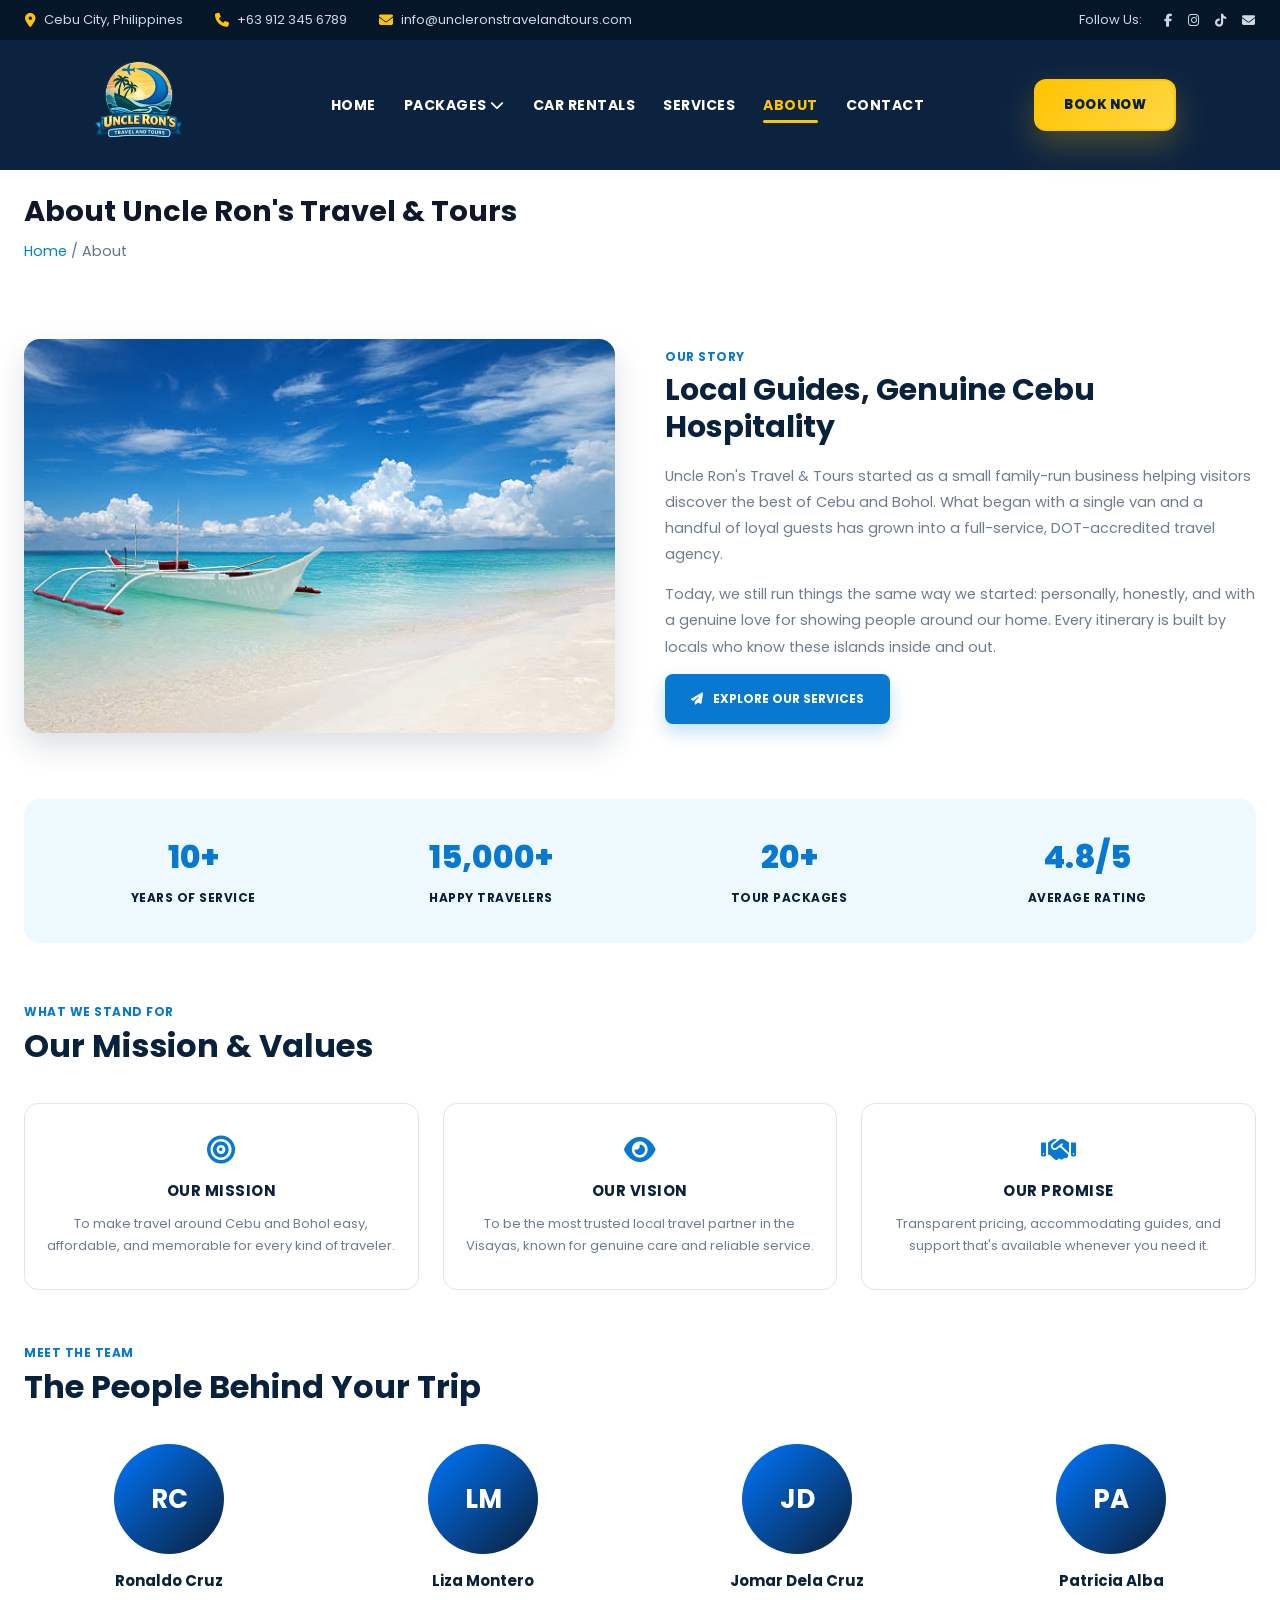
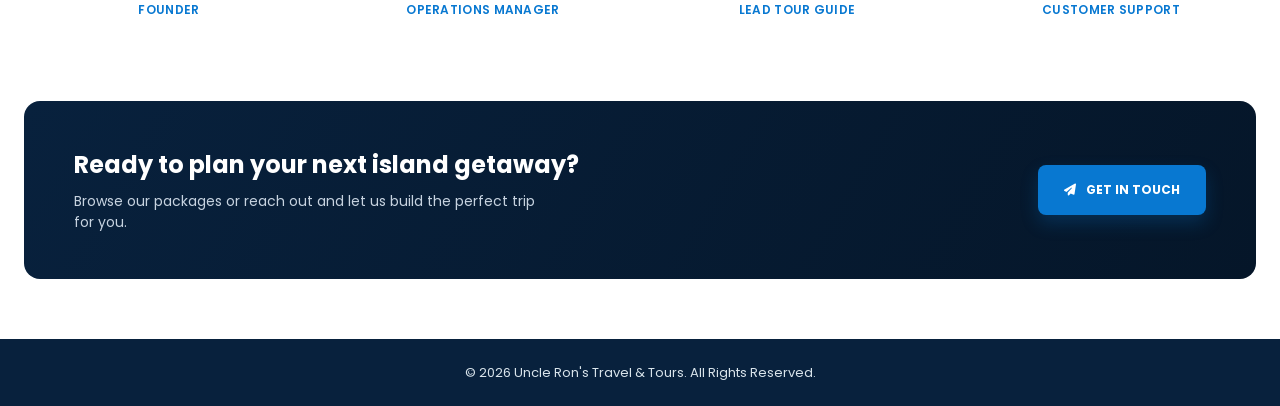
==== pages/about.html @ e71745f0 "feat: add car rentals page" ====
<!DOCTYPE html>
<html lang="en">

<head>
    <meta charset="UTF-8">
    <meta name="viewport" content="width=device-width, initial-scale=1.0">
    <title>About Us - Uncle Ron's Travel & Tours</title>

    <!-- Google Font -->
    <link href="https://fonts.googleapis.com/css2?family=Poppins:wght@300;400;500;600;700;800&display=swap" rel="stylesheet">

    <!-- Font Awesome -->
    <link rel="stylesheet" href="https://cdnjs.cloudflare.com/ajax/libs/font-awesome/6.6.0/css/all.min.css">

    <!-- Main Stylesheet (Relative path from pages/) -->
    <link rel="stylesheet" href="../css/style.css">
</head>

<body>

    <!-- Topbar -->
    <div class="topbar">
        <div class="topbar-left">
            <span><i class="fa-solid fa-location-dot"></i> Cebu City, Philippines</span>
            <span><i class="fa-solid fa-phone"></i> +63 912 345 6789</span>
            <span><i class="fa-solid fa-envelope"></i> info@uncleronstravelandtours.com</span>
        </div>
        <div class="topbar-right">
            <span class="follow-label">Follow Us:</span>
            <a href="#"><i class="fa-brands fa-facebook-f"></i></a>
            <a href="#"><i class="fa-brands fa-instagram"></i></a>
            <a href="#"><i class="fa-brands fa-tiktok"></i></a>
            <a href="#"><i class="fa-solid fa-envelope"></i></a>
        </div>
    </div>

    <!-- HEADER NAVBAR -->
    <header class="header-dark">
        <div class="container navbar">
            <div class="logo">
                <img src="../images/Uncle_rons_logo-removebg-preview.png" alt="Uncle Ron's Logo">
            </div>
            <nav>
                <ul>
                    <li><a href="../index/index.html">Home</a></li>
                    <li class="dropdown-parent">
                        <a href="#">Packages <i class="fa-solid fa-chevron-down"></i></a>
                        <ul class="dropdown-menu">
                            <li><a href="cebu-tours/oslob-tour.html">Oslob Tours</a></li>
                            <li><a href="#">Badian Tours</a></li>
                            <li><a href="#">Moalboal Tours</a></li>
                            <li><a href="#">Bohol Tours</a></li>
                        </ul>
                    </li>
                    <li><a href="#">Car Rentals</a></li>
                    <li><a href="services.html">Services</a></li>
                    <li><a class="active" href="about.html">About</a></li>
                    <li><a href="contact.html">Contact</a></li>
                </ul>
            </nav>
            <a href="contact.html" class="book-btn">Book Now</a>
        </div>
    </header>

    <!-- PAGE BANNER -->
    <section class="tour-header-banner">
        <div class="container">
            <h1>About Uncle Ron's Travel & Tours</h1>
            <div class="breadcrumb">
                <a href="../index/index.html">Home</a> / <span>About</span>
            </div>
        </div>
    </section>

    <!-- ================= OUR STORY ================= -->
    <section class="about-section">
        <div class="container">
            <div class="about-grid">
                <img src="../images/bg for mockup.jpg" alt="Uncle Ron's Travel & Tours">

                <div class="about-text">
                    <span class="eyebrow">OUR STORY</span>
                    <h2>Local Guides, Genuine Cebu Hospitality</h2>
                    <p>Uncle Ron's Travel & Tours started as a small family-run business helping visitors discover the best of Cebu and Bohol. What began with a single van and a handful of loyal guests has grown into a full-service, DOT-accredited travel agency.</p>
                    <p>Today, we still run things the same way we started: personally, honestly, and with a genuine love for showing people around our home. Every itinerary is built by locals who know these islands inside and out.</p>
                    <a href="services.html" class="btn primary">
                        <i class="fa-solid fa-paper-plane"></i>
                        Explore Our Services
                    </a>
                </div>
            </div>
        </div>
    </section>

    <!-- ================= STATS STRIP ================= -->
    <section>
        <div class="container">
            <div class="stats-strip">
                <div class="stat-item">
                    <h3>10+</h3>
                    <span>Years of Service</span>
                </div>
                <div class="stat-item">
                    <h3>15,000+</h3>
                    <span>Happy Travelers</span>
                </div>
                <div class="stat-item">
                    <h3>20+</h3>
                    <span>Tour Packages</span>
                </div>
                <div class="stat-item">
                    <h3>4.8/5</h3>
                    <span>Average Rating</span>
                </div>
            </div>
        </div>
    </section>

    <!-- ================= MISSION / VISION / VALUES ================= -->
    <section>
        <div class="container">
            <div class="section-title">
                <div>
                    <span>WHAT WE STAND FOR</span>
                    <h2>Our Mission & Values</h2>
                </div>
            </div>

            <div class="values-grid">
                <div class="value-card">
                    <i class="fa-solid fa-bullseye"></i>
                    <h3>Our Mission</h3>
                    <p>To make travel around Cebu and Bohol easy, affordable, and memorable for every kind of traveler.</p>
                </div>
                <div class="value-card">
                    <i class="fa-solid fa-eye"></i>
                    <h3>Our Vision</h3>
                    <p>To be the most trusted local travel partner in the Visayas, known for genuine care and reliable service.</p>
                </div>
                <div class="value-card">
                    <i class="fa-solid fa-handshake"></i>
                    <h3>Our Promise</h3>
                    <p>Transparent pricing, accommodating guides, and support that's available whenever you need it.</p>
                </div>
            </div>
        </div>
    </section>

    <!-- ================= TEAM ================= -->
    <section>
        <div class="container">
            <div class="section-title">
                <div>
                    <span>MEET THE TEAM</span>
                    <h2>The People Behind Your Trip</h2>
                </div>
            </div>

            <div class="team-grid">
                <div class="team-card">
                    <div class="team-avatar">RC</div>
                    <h4>Ronaldo Cruz</h4>
                    <span>Founder</span>
                </div>
                <div class="team-card">
                    <div class="team-avatar">LM</div>
                    <h4>Liza Montero</h4>
                    <span>Operations Manager</span>
                </div>
                <div class="team-card">
                    <div class="team-avatar">JD</div>
                    <h4>Jomar Dela Cruz</h4>
                    <span>Lead Tour Guide</span>
                </div>
                <div class="team-card">
                    <div class="team-avatar">PA</div>
                    <h4>Patricia Alba</h4>
                    <span>Customer Support</span>
                </div>
            </div>
        </div>
    </section>

    <!-- ================= CTA BANNER ================= -->
    <section>
        <div class="container">
            <div class="cta-banner">
                <div>
                    <h2>Ready to plan your next island getaway?</h2>
                    <p>Browse our packages or reach out and let us build the perfect trip for you.</p>
                </div>
                <a href="contact.html" class="btn primary">
                    <i class="fa-solid fa-paper-plane"></i>
                    Get In Touch
                </a>
            </div>
        </div>
    </section>

    <!-- ================= FOOTER ================= -->
    <footer>
        <div class="container">
            <p>© 2026 Uncle Ron's Travel & Tours. All Rights Reserved.</p>
        </div>
    </footer>

    <script src="../js/script.js"></script>
</body>

</html>
---- css/style.css ----
:root {
    --navy: #08213d;
    --navy-dark: #051629;
    --blue: #0878d1;
    --yellow: #ffc400;
    --gold: #ffc400;
    --text: #10233b;
    --muted: #6d7c8e;
    --light-blue: #edf8ff;
    --border: #dce8ef;
    --white: #ffffff;
}

* {
    margin: 0;
    padding: 0;
    box-sizing: border-box;
}

html {
    scroll-behavior: smooth;
}

body {
    font-family: "Poppins", sans-serif;
    color: var(--text);
    background: #fff;
    line-height: 1.5;
}

/* ================= CONTAINER ================= */

.container {
    width: min(1700px, calc(100% - 48px));
    margin: 0 auto;
}

/* ================= TOPBAR ================= */

.topbar {
    position: absolute;
    top: 0;
    left: 0;
    width: 100%;
    height: 40px;
    background: var(--navy-dark);
    color: #cdd8e3;
    font-size: 13px;
    padding: 0 25px; /* Adjust this value (e.g., 10px or 20px) to control distance from screen edge */
    display: flex;
    justify-content: space-between;
    align-items: center;
    z-index: 101;
}

.topbar-container {
    height: 100%;
    display: flex;
    justify-content: space-between;
    align-items: center;
}

.topbar-left {
    display: flex;
    align-items: center;
}

.topbar-left span {
    margin-right: 32px;
    display: inline-flex;
    align-items: center;
}

.topbar-left i {
    margin-right: 8px;
    color: var(--gold);
    font-size: 14px;
}

.topbar-right {
    display: flex;
    align-items: center;
    gap: 16px;
}

.follow-label {
    margin-right: 6px;
    color: #cdd8e3;
    font-size: 13px;
}

.topbar-right a {
    color: #cdd8e3;
    font-size: 13px;
    text-decoration: none;
    transition: color 0.2s ease;
    display: inline-flex;
    align-items: center;
    justify-content: center;
}

.topbar-right a:hover {
    color: var(--gold);
}

/* ================= HEADER & NAVBAR ================= */

header {
    position: absolute;
    top: 40px; /* Offset for topbar */
    left: 0;
    width: 100%;
    height: 100px;
    /* background: transparent; */
    z-index: 100;
}

header.header-transparent {
    position: absolute;
    top: 40px;
    left: 0;
    background: transparent;
}

/* Inner Pages Solid Variant (Oslob Tour, Packages, etc.) */
header.header-dark {
    position: relative !important;
    height: 100px !important; 
    height: auto !important;
    background-color: #0c2340;
}

/* Constrain the logo on the inner pages so it doesn't push the title down too far */
header.header-dark .logo img {
   
    padding-top: 0;
}

.navbar {
    height: 100%;
    display: flex;
    align-items: center;
    justify-content: space-between;
    position: relative;
}

.logo {
    width: auto;
    height: auto;
    display: flex;
    align-items: center;
    flex-shrink: 0;
}

.logo img {
    height: 100%;
    width: auto;
    max-height: 130px;
    object-fit: contain;
    display: block;
    padding-top: 10px;
    padding-left: 50px;
}

nav {
    flex: 1;
    margin: 0 30px;
    background: transparent;
}

nav ul {
    display: flex;
    align-items: center;
    justify-content: flex-end;
    gap: 28px;
    list-style: none;
}

nav ul li a {
    position: relative;
    color: #ffffff;
    font-size: 14px;
    font-weight: 700;
    letter-spacing: 0.5px;
    text-transform: uppercase;
    text-decoration: none;
    padding: 10px 0;
    transition: color 0.3s ease;
}

nav ul li a::after {
    content: "";
    position: absolute;
    left: 0;
    bottom: 2px;
    width: 0;
    height: 3px;
    border-radius: 5px;
    background: #ffc400;
    transition: width 0.3s ease;
}

nav ul li a:hover,
nav ul li a.active {
    color: #ffc400;
}

nav ul li a:hover::after,
nav ul li a.active::after {
    width: 100%;
}

/* Position reference for dropdown placement */
nav ul li.dropdown-parent {
    position: relative;
}

/* Hide dropdown menu by default */
nav ul li .dropdown-menu {
    display: none;
    position: absolute;
    top: 100%;
    left: 0;
    background-color: #ffffff;
    min-width: 200px;
    box-shadow: 0px 8px 16px rgba(0, 0, 0, 0.15);
    border-radius: 6px;
    padding: 10px 0;
    z-index: 1000;
}

/* Dropdown list item styling */
nav ul li .dropdown-menu li {
    display: block;
    width: 100%;
}

nav ul li .dropdown-menu li a {
    color: #333333;
    padding: 10px 20px;
    display: block;
    text-decoration: none;
    white-space: nowrap;
}

/* Hover effects */
nav ul li .dropdown-menu li a:hover {
    background-color: #f1f5f9;
    color: #007bff;
}

/* Show the dropdown menu when hovering over the parent list item */
nav ul li.dropdown-parent:hover .dropdown-menu {
    display: block;
}

.book-btn {
    position: static;
    transform: none;
    margin-left: 80px;
    margin-right: 80px;
    padding: 14px 28px;
    background: linear-gradient(135deg, #ffc400, #ffd744);
    color: #08213d;
    text-transform: uppercase;
    font-size: 13px;
    font-weight: 800;
    letter-spacing: 0.5px;
    border: 2px solid rgba(255, 196, 0, 0.9);
    border-radius: 12px;
    box-shadow: 0 14px 32px rgba(255, 196, 0, 0.25);
    cursor: pointer;
    transition: transform 0.25s ease, box-shadow 0.25s ease, background 0.25s ease, color 0.25s ease;
    text-decoration: none;
    display: inline-flex;
    align-items: center;
    justify-content: center;
    overflow: hidden;
    flex-shrink: 0;
}

.book-btn::before {
    content: "";
    position: absolute;
    inset: 0;
    background: rgba(255, 255, 255, 0.2);
    opacity: 0;
    transform: scaleX(0);
    transform-origin: left;
    transition: opacity 0.25s ease, transform 0.25s ease;
}

.book-btn:hover {
    transform: translateY(-2px);
    box-shadow: 0 18px 38px rgba(255, 196, 0, 0.32);
    background: linear-gradient(135deg, #ffd13f, #ffb700);
    color: #081a36;
}

.book-btn:hover::before {
    opacity: 1;
    transform: scaleX(1);
}

.book-btn:active {
    transform: translateY(0);
    box-shadow: 0 10px 22px rgba(255, 196, 0, 0.22);
}

/* ================= HERO SECTION ================= */

.hero {
    min-height: 680px;
    position: relative;
    overflow: hidden;
    display: flex;
    align-items: center;
    justify-content: center;
    padding-top: 140px; /* Adjusted padding to clear topbar + header */
    padding-bottom: 70px;
}

.hero-image {
    position: absolute;
    inset: 0;
    width: 100%;
    height: 100%;
    object-fit: cover;
    z-index: -2;
}

.overlay {
    position: absolute;
    inset: 0;
    z-index: -1;
    background: linear-gradient(
        90deg,
        rgba(255, 255, 255, 0.98) 0%,
        rgba(255, 255, 255, 0.86) 35%,
        rgba(255, 255, 255, 0.2) 65%,
        rgba(255, 255, 255, 0.02) 100%
    );
}

.hero-content {
    display: flex;
    align-items: center;
}

.hero-left {
    max-width: 600px;
}

.sub-title {
    display: block;
    margin-bottom: 10px;
    color: #dbad00;
    font-size: 26px;
    font-weight: 600;
    font-style: italic;
    font-family: Georgia, serif;
}

.hero h1 {
    color: var(--navy);
    font-size: clamp(40px, 4.2vw, 60px);
    line-height: 1.08;
    letter-spacing: -2px;
    font-weight: 800;
    margin-bottom: 18px;
}

.hero p {
    color: #3f5368;
    font-size: 16px;
    line-height: 1.7;
    max-width: 450px;
    margin-bottom: 28px;
}

.hero-buttons {
    display: flex;
    flex-wrap: wrap;
    gap: 16px;
}

.btn {
    display: inline-flex;
    align-items: center;
    justify-content: center;
    gap: 10px;
    min-height: 50px;
    padding: 0 26px;
    border-radius: 8px;
    text-decoration: none;
    text-transform: uppercase;
    font-size: 12px;
    font-weight: 700;
    transition: 0.25s ease;
}

.btn:hover {
    transform: translateY(-2px);
}

.primary {
    background: var(--blue);
    color: var(--white);
    box-shadow: 0 8px 18px rgba(8, 120, 209, 0.24);
}

.secondary {
    background: rgba(255, 255, 255, 0.85);
    color: var(--blue);
    border: 1.5px solid var(--blue);
}

/* ================= SEARCH BOX ================= */

/* .search-section {
    position: relative;
    z-index: 5;
    margin-top: -42px;
}

.search-box {
    display: grid;
    grid-template-columns: 1.3fr 1fr 1fr 1fr 200px;
    align-items: center;
    background: var(--white);
    border-radius: 12px;
    padding: 18px 24px;
    box-shadow: 0 16px 36px rgba(15, 47, 76, 0.14);
}

.input-box {
    min-width: 0;
    padding: 8px 22px;
    border-right: 1px solid var(--border);
}

.input-box label {
    display: block;
    color: var(--navy);
    font-size: 11px;
    font-weight: 700;
    text-transform: uppercase;
    margin-bottom: 5px;
}

.input-box input,
.input-box select {
    width: 100%;
    border: none;
    outline: none;
    color: var(--muted);
    background: transparent;
    font-family: inherit;
    font-size: 14px;
    font-weight: 500;
    cursor: pointer;
}

.search-box button {
    min-height: 52px;
    border: none;
    border-radius: 8px;
    background: var(--yellow);
    color: #15263a;
    font-family: inherit;
    font-size: 12px;
    font-weight: 800;
    text-transform: uppercase;
    cursor: pointer;
    transition: 0.25s ease;
}

.search-box button:hover {
    background: #ffcf27;
    transform: translateY(-2px);
}  */

.category-filter-section {
    position: relative;
    z-index: 20;
    margin-top: -35px; /* Pulls it up over the hero image boundary */
}

.filter-card {
    background: #ffffff;
    padding: 16px 28px;
    border-radius: 16px;
    box-shadow: 0 10px 30px rgba(0, 0, 0, 0.08); /* Gives elevation */
    display: flex;
    align-items: center;
    justify-content: space-between;
    border: 1px solid #eef2f5;
}

.filter-left {
    display: flex;
    align-items: center;
    gap: 20px;
}

.filter-label {
    font-size: 14px;
    font-weight: 700;
    color: #0b1f3a;
    display: flex;
    align-items: center;
    gap: 6px;
    white-space: nowrap;
}

.filter-label i {
    color: #ff9f43; /* Warm accent color for the fire icon */
}

.filter-pills {
    display: flex;
    gap: 10px;
    flex-wrap: wrap;
}

.pill {
    background: #f1f5f9;
    color: #475569;
    border: 1px solid transparent;
    padding: 8px 18px;
    border-radius: 30px;
    font-size: 13px;
    font-weight: 600;
    cursor: pointer;
    transition: all 0.25s ease;
    display: flex;
    align-items: center;
    gap: 6px;
}

.pill:hover {
    background: #e2e8f0;
    color: #0b1f3a;
}

.pill.active {
    background: #0077ff; /* Matches primary brand blue */
    color: #ffffff;
    box-shadow: 0 4px 12px rgba(0, 119, 255, 0.3);
}

.pill .fa-location-dot {
    color: #ffc400; 
}

/* ================= PACKAGES SECTION ================= */

.packages {
    padding: 50px 0 35px;
}

.section-title {
    display: flex;
    align-items: flex-end;
    justify-content: space-between;
    gap: 20px;
    margin-bottom: 28px;
}

.section-title span {
    color: var(--blue);
    text-transform: uppercase;
    font-size: 12px;
    font-weight: 700;
    letter-spacing: 0.5px;
}

.section-title h2 {
    margin-top: 4px;
    color: var(--navy);
    font-size: 32px;
    line-height: 1.2;
}

.section-title > a {
    padding: 10px 16px;
    border: 1px solid #8fc5e7;
    border-radius: 6px;
    color: var(--blue);
    text-decoration: none;
    text-transform: uppercase;
    font-size: 11px;
    font-weight: 700;
    white-space: nowrap;
    transition: 0.25s ease;
}

.section-title > a:hover {
    color: white;
    background: var(--blue);
}

.package-grid {
    display: grid;
    grid-template-columns: repeat(5, 1fr);
    gap: 20px;
}

.card {
    position: relative;
    overflow: hidden;
    background: var(--white);
    border: 1px solid #e1eaef;
    border-radius: 12px;
    box-shadow: 0 6px 18px rgba(9, 45, 74, 0.08);
    transition: all 0.3s ease-in-out;
}


.card:hover {
    transform: translateY(-8px);
    box-shadow: 0 18px 32px rgba(9, 45, 74, 0.16);
}

.card > img {
    display: block;
    width: 100%;
    height: 180px;
    object-fit: cover;
}

.card-content {
    padding: 18px 16px 16px;
}

.badge {
    position: absolute;
    top: 12px;
    left: 12px;
    z-index: 2;
    padding: 5px 10px;
    border-radius: 6px;
    background: #f0ad00;
    color: #fff;
    text-transform: uppercase;
    font-size: 10px;
    font-weight: 700;
}

.badge.new {
    background: #16bf5a;
}

.badge.blue {
    background: var(--blue);
}

.card h3 {
    min-height: 44px;
    color: var(--navy);
    font-size: 15px;
    font-weight: 700;
    line-height: 1.4;
    margin-bottom: 8px;
}

.card p {
    color: var(--muted);
    font-size: 12px;
    margin: 4px 0;
}

.price {
    margin: 14px 0;
    color: var(--blue);
    font-size: 15px;
    font-weight: 800;
}

.details {
    display: block;
    padding: 9px;
    border: 1px solid #81bbdf;
    border-radius: 6px;
    color: var(--blue);
    text-align: center;
    text-decoration: none;
    text-transform: uppercase;
    font-size: 11px;
    font-weight: 700;
    transition: 0.25s ease;
}

.details:hover {
    background: var(--blue);
    color: white;
}


/* ---------- Reviews / Testimonials Section ---------- */
.reviews-section {
    padding: 60px 0 80px;
    background: var(--bg-light, #f8fafc);
}

.reviews-header {
    text-align: center;
    margin-bottom: 40px;
}

.reviews-header .eyebrow {
    display: block;
    font-size: 13px;
    font-weight: 700;
    color: var(--blue, #0077ff);
    letter-spacing: 1px;
    margin-bottom: 6px;
}

.reviews-header h2 {
    font-size: 28px;
    color: var(--navy, #0b1f3a);
    margin-bottom: 10px;
}

.reviews-header .squiggle {
    color: var(--gold, #ffb703);
    font-size: 14px;
}

.reviews-grid {
    display: grid;
    grid-template-columns: repeat(3, 1fr);
    gap: 22px;
}

.testimonial-card {
    background: #ffffff;
    border: 1px solid var(--border, #e2e8f0);
    border-radius: 16px;
    padding: 26px 24px;
    box-shadow: 0 4px 15px rgba(0, 0, 0, 0.03);
}

.testimonial-stars {
    color: #ffb703; /* Star gold color */
    font-size: 14px;
    margin-bottom: 14px;
}

.testimonial-comment {
    font-size: 13.5px;
    color: #334155;
    line-height: 1.65;
    margin-bottom: 20px;
    min-height: 66px;
}

.testimonial-person {
    display: flex;
    align-items: center;
    gap: 12px;
}

.testimonial-avatar {
    width: 40px;
    height: 40px;
    border-radius: 50%;
    background: linear-gradient(135deg, #0077ff, #0b1f3a);
    color: #ffffff;
    font-weight: 700;
    font-size: 14px;
    display: flex;
    align-items: center;
    justify-content: center;
    flex-shrink: 0;
}

.testimonial-person strong {
    display: block;
    font-size: 13.5px;
    color: #0b1f3a;
}

.testimonial-person span {
    font-size: 11.5px;
    color: #64748b;
}

/* Responsive Grid for Tablets and Phones */
@media (max-width: 992px) {
    .reviews-grid {
        grid-template-columns: 1fr;
    }
}

/* ================= FEATURES SECTION ================= */

.features {
    padding-bottom: 40px;
}

.feature-grid {
    display: grid;
    grid-template-columns: repeat(4, 1fr);
    gap: 20px;
    padding: 24px 28px;
    background: var(--light-blue);
    border-radius: 12px;
}

.feature {
    display: grid;
    grid-template-columns: 44px 1fr;
    column-gap: 12px;
    align-items: center;
}

.feature i {
    grid-row: span 2;
    color: var(--blue);
    font-size: 30px;
}

.feature h3 {
    color: var(--navy);
    text-transform: uppercase;
    font-size: 11px;
    font-weight: 700;
}

.feature p {
    color: #607084;
    font-size: 12px;
    line-height: 1.4;
}

/* ================= TOUR DETAILS STYLES ================= */

.tour-header-banner {
    background-color: #ffffff; /* Light background */
    padding: 60px 0 30px;  
    position: relative;
    z-index: 1;
}

.tour-header-banner h1 {
    color: #0f172a;
    font-size: 1.8rem;
    margin-bottom: 8px;
}

.tour-header-banner .breadcrumb {
    font-size: 0.9rem;
    color: #64748b;
}

.tour-header-banner .breadcrumb a {
    color: #0284c7;
    text-decoration: none;
}

/* Highlights Bar */
.tour-highlights-bar {
    display: flex;
    justify-content: space-between;
    background: #f8fafc;
    border: 1px solid #e2e8f0;
    border-radius: 8px;
    padding: 15px 25px;
    margin: 25px 0 35px;
}

.highlight-item {
    display: flex;
    align-items: center;
    gap: 10px;
    font-size: 0.95rem;
    font-weight: 500;
    color: #334155;
}

.highlight-item i {
    font-size: 1.2rem;
    color: #007bff;
}

/* Two Column Layout */
.tour-grid {
    display: grid;
    grid-template-columns: 2fr 1fr;
    gap: 30px;
    margin-bottom: 50px;
}

/* Main Content & Gallery */
.tour-gallery .main-image img {
    width: 100%;
    height: 380px;
    object-fit: cover;
    border-radius: 12px;
}

.quick-overview {
    margin-top: 20px;
}

.quick-overview .rating {
    color: #f59e0b;
    margin-bottom: 10px;
}

.quick-overview .rating span {
    color: #64748b;
    font-size: 0.85rem;
    margin-left: 5px;
}

.quick-overview h2, .tour-description-section h3 {
    font-size: 1.4rem;
    margin-bottom: 15px;
    color: #0f172a;
}

.itinerary-list {
    background: #f1f5f9;
    padding: 20px;
    border-radius: 8px;
    margin-top: 20px;
}

.itinerary-list ul {
    list-style: none;
    padding: 0;
}

.itinerary-list li {
    padding: 6px 0;
    border-bottom: 1px dashed #cbd5e1;
}

/* Booking Sidebar Widget */
.booking-card {
    background: #fff7ed;
    border: 1px solid #ffedd5;
    border-radius: 12px;
    padding: 25px;
    position: sticky;
    top: 20px;
    box-shadow: 0 4px 15px rgba(0,0,0,0.05);
}

.booking-card h3 {
    text-align: center;
    letter-spacing: 1px;
    color: #1e293b;
    margin-bottom: 15px;
}

.price-tag {
    text-align: center;
    margin-bottom: 20px;
}

.price-tag .amount {
    font-size: 2rem;
    font-weight: 700;
    color: #0284c7;
}

.booking-form .form-group {
    margin-bottom: 15px;
}

.booking-form label {
    display: block;
    font-size: 0.85rem;
    font-weight: 600;
    margin-bottom: 5px;
}

.booking-form input[type="date"],
.booking-form select {
    width: 100%;
    padding: 10px;
    border: 1px solid #cbd5e1;
    border-radius: 6px;
}

.addons .checkbox-container {
    display: block;
    font-weight: 400;
    font-size: 0.85rem;
    margin-top: 5px;
}

.book-now-submit {
    width: 100%;
    background: #0284c7;
    color: #ffffff;
    border: none;
    padding: 12px;
    border-radius: 6px;
    font-weight: 600;
    cursor: pointer;
    transition: background 0.2s ease;
}

.book-now-submit:hover {
    background: #0369a1;
}

/* ================= FOOTER ================= */

footer {
    padding: 24px 0;
    background: var(--navy);
    color: #d9e4eb;
    text-align: center;
    font-size: 13px;
}

/* ================= MEDIA QUERIES ================= */

@media (max-width: 1200px) {
    .package-grid {
        grid-template-columns: repeat(3, 1fr);
    }
}

@media (max-width: 1050px) {
    nav ul {
        gap: 18px;
    }

    .search-box {
        grid-template-columns: 1fr 1fr;
        gap: 10px;
    }

    .input-box {
        border: none;
        border-bottom: 1px solid var(--border);
    }

    .search-box button {
        grid-column: span 2;
        margin-top: 10px;
    }

    .feature-grid {
        grid-template-columns: repeat(2, 1fr);
    }
}

@media (max-width: 820px) {
    .package-grid {
        grid-template-columns: repeat(2, 1fr);
    }

    .topbar {
        display: none; /* Hide topbar on smaller mobile screens for space */
    }

    header {
        top: 0;
    }

    .hero {
        padding-top: 100px;
    }
}

@media (max-width: 700px) {
    header {
        height: 76px;
    }

    .logo {
        height: 55px;
    }

    nav {
        display: none;
    }

    .book-btn {
        margin-left: auto;
        padding: 10px 16px;
        font-size: 11px;
    }

    .hero {
        min-height: 560px;
        padding-top: 76px;
    }

    .search-box {
        grid-template-columns: 1fr;
    }

    .search-box button {
        grid-column: span 1;
    }

    .package-grid {
        grid-template-columns: 1fr;
    }

    .feature-grid {
        grid-template-columns: 1fr;
    }
}

/* ================= SHARED CTA BANNER ================= */

.cta-banner {
    margin: 20px 0 60px;
    background: linear-gradient(120deg, var(--navy), var(--navy-dark));
    border-radius: 16px;
    padding: 46px 50px;
    display: flex;
    align-items: center;
    justify-content: space-between;
    gap: 30px;
    flex-wrap: wrap;
}

.cta-banner h2 {
    color: #ffffff;
    font-size: 24px;
    margin-bottom: 8px;
}

.cta-banner p {
    color: #c7d3e0;
    font-size: 14px;
    max-width: 480px;
}

.cta-banner .btn.primary {
    flex-shrink: 0;
}

/* ================= SERVICES PAGE ================= */

.services-intro {
    padding: 46px 0 6px;
}

.services-intro p {
    max-width: 720px;
    color: var(--muted);
    font-size: 15px;
    line-height: 1.8;
}

.services-grid {
    display: grid;
    grid-template-columns: repeat(3, 1fr);
    gap: 24px;
    padding: 36px 0 20px;
}

.service-card {
    background: var(--white);
    border: 1px solid #e1eaef;
    border-radius: 14px;
    padding: 32px 26px;
    box-shadow: 0 6px 18px rgba(9, 45, 74, 0.06);
    transition: all 0.3s ease-in-out;
}

.service-card:hover {
    transform: translateY(-6px);
    box-shadow: 0 18px 32px rgba(9, 45, 74, 0.14);
}

.service-icon {
    width: 56px;
    height: 56px;
    border-radius: 14px;
    background: var(--light-blue);
    display: flex;
    align-items: center;
    justify-content: center;
    margin-bottom: 20px;
}

.service-icon i {
    color: var(--blue);
    font-size: 22px;
}

.service-card h3 {
    color: var(--navy);
    font-size: 17px;
    font-weight: 700;
    margin-bottom: 10px;
}

.service-card p {
    color: var(--muted);
    font-size: 13px;
    line-height: 1.7;
    margin-bottom: 20px;
}

.service-card .details {
    display: inline-block;
    width: auto;
}

/* ================= ABOUT PAGE ================= */

.about-section {
    padding: 46px 0 10px;
}

.about-grid {
    display: grid;
    grid-template-columns: 1fr 1fr;
    gap: 50px;
    align-items: center;
}

.about-grid img {
    width: 100%;
    border-radius: 16px;
    box-shadow: 0 14px 30px rgba(9, 45, 74, 0.14);
    display: block;
}

.about-text .eyebrow {
    display: block;
    color: var(--blue);
    text-transform: uppercase;
    font-size: 12px;
    font-weight: 700;
    letter-spacing: 0.5px;
    margin-bottom: 6px;
}

.about-text h2 {
    color: var(--navy);
    font-size: 30px;
    line-height: 1.25;
    margin-bottom: 16px;
}

.about-text p {
    color: var(--muted);
    font-size: 14.5px;
    line-height: 1.8;
    margin-bottom: 14px;
}

.stats-strip {
    margin: 56px 0;
    background: var(--light-blue);
    border-radius: 16px;
    padding: 34px 20px;
    display: grid;
    grid-template-columns: repeat(4, 1fr);
    text-align: center;
}

.stat-item h3 {
    color: var(--blue);
    font-size: 32px;
    font-weight: 800;
    margin-bottom: 4px;
}

.stat-item span {
    color: var(--navy);
    font-size: 12px;
    text-transform: uppercase;
    font-weight: 700;
    letter-spacing: 0.5px;
}

.values-grid {
    display: grid;
    grid-template-columns: repeat(3, 1fr);
    gap: 24px;
    padding: 10px 0 50px;
}

.value-card {
    text-align: center;
    padding: 32px 22px;
    border: 1px solid var(--border);
    border-radius: 14px;
}

.value-card i {
    color: var(--blue);
    font-size: 28px;
    margin-bottom: 16px;
}

.value-card h3 {
    color: var(--navy);
    font-size: 15px;
    text-transform: uppercase;
    letter-spacing: 0.5px;
    margin-bottom: 10px;
}

.value-card p {
    color: var(--muted);
    font-size: 13px;
    line-height: 1.7;
}

.team-grid {
    display: grid;
    grid-template-columns: repeat(4, 1fr);
    gap: 24px;
    padding: 10px 0 60px;
}

.team-card {
    text-align: center;
}

.team-avatar {
    width: 110px;
    height: 110px;
    border-radius: 50%;
    background: linear-gradient(135deg, #0077ff, #0b1f3a);
    color: #ffffff;
    font-weight: 700;
    font-size: 26px;
    display: flex;
    align-items: center;
    justify-content: center;
    margin: 0 auto 16px;
}

.team-card h4 {
    color: var(--navy);
    font-size: 15px;
    margin-bottom: 4px;
}

.team-card span {
    color: var(--blue);
    font-size: 12px;
    font-weight: 600;
    text-transform: uppercase;
    letter-spacing: 0.3px;
}


/* ================= CONTACT PAGE ================= */

.contact-grid {
    display: grid;
    grid-template-columns: 1fr 1.2fr;
    gap: 40px;
    padding: 46px 0 60px;
}

.contact-info-card {
    background: var(--navy);
    border-radius: 16px;
    padding: 36px 30px;
    color: #ffffff;
    height: fit-content;
}

.contact-info-card h3 {
    font-size: 19px;
    margin-bottom: 8px;
}

.contact-info-card > p {
    color: #b9c6d6;
    font-size: 13.5px;
    margin-bottom: 28px;
    line-height: 1.7;
}

.contact-info-item {
    display: flex;
    gap: 14px;
    align-items: flex-start;
    margin-bottom: 22px;
}

.contact-info-item i {
    width: 38px;
    height: 38px;
    border-radius: 10px;
    background: rgba(255, 196, 0, 0.15);
    color: var(--gold);
    display: flex;
    align-items: center;
    justify-content: center;
    flex-shrink: 0;
    font-size: 14px;
}

.contact-info-item h4 {
    font-size: 13px;
    margin-bottom: 3px;
}

.contact-info-item p {
    color: #c7d3e0;
    font-size: 12.5px;
    line-height: 1.5;
}

.contact-socials {
    display: flex;
    gap: 10px;
    margin-top: 26px;
}

.contact-socials a {
    width: 36px;
    height: 36px;
    border-radius: 50%;
    background: rgba(255, 255, 255, 0.08);
    display: flex;
    align-items: center;
    justify-content: center;
    color: #ffffff;
    text-decoration: none;
    transition: 0.25s ease;
}

.contact-socials a:hover {
    background: var(--gold);
    color: var(--navy);
}

.contact-form-card {
    background: var(--white);
    border: 1px solid var(--border);
    border-radius: 16px;
    padding: 36px;
    box-shadow: 0 10px 30px rgba(9, 45, 74, 0.06);
}

.contact-form-card h3 {
    color: var(--navy);
    font-size: 19px;
    margin-bottom: 22px;
}

.contact-form .form-row {
    display: grid;
    grid-template-columns: 1fr 1fr;
    gap: 18px;
}

.contact-form textarea {
    width: 100%;
    padding: 10px;
    border: 1px solid #cbd5e1;
    border-radius: 6px;
    font-family: inherit;
    font-size: 14px;
    resize: vertical;
    min-height: 120px;
}

.contact-form .form-group label {
    color: var(--navy);
}

.contact-form button {
    width: auto;
    padding: 12px 30px;
}

.map-embed {
    margin: 0 0 60px;
    border-radius: 16px;
    overflow: hidden;
    height: 380px;
    border: 1px solid var(--border);
}

.map-embed iframe {
    width: 100%;
    height: 100%;
    border: 0;
    display: block;
}
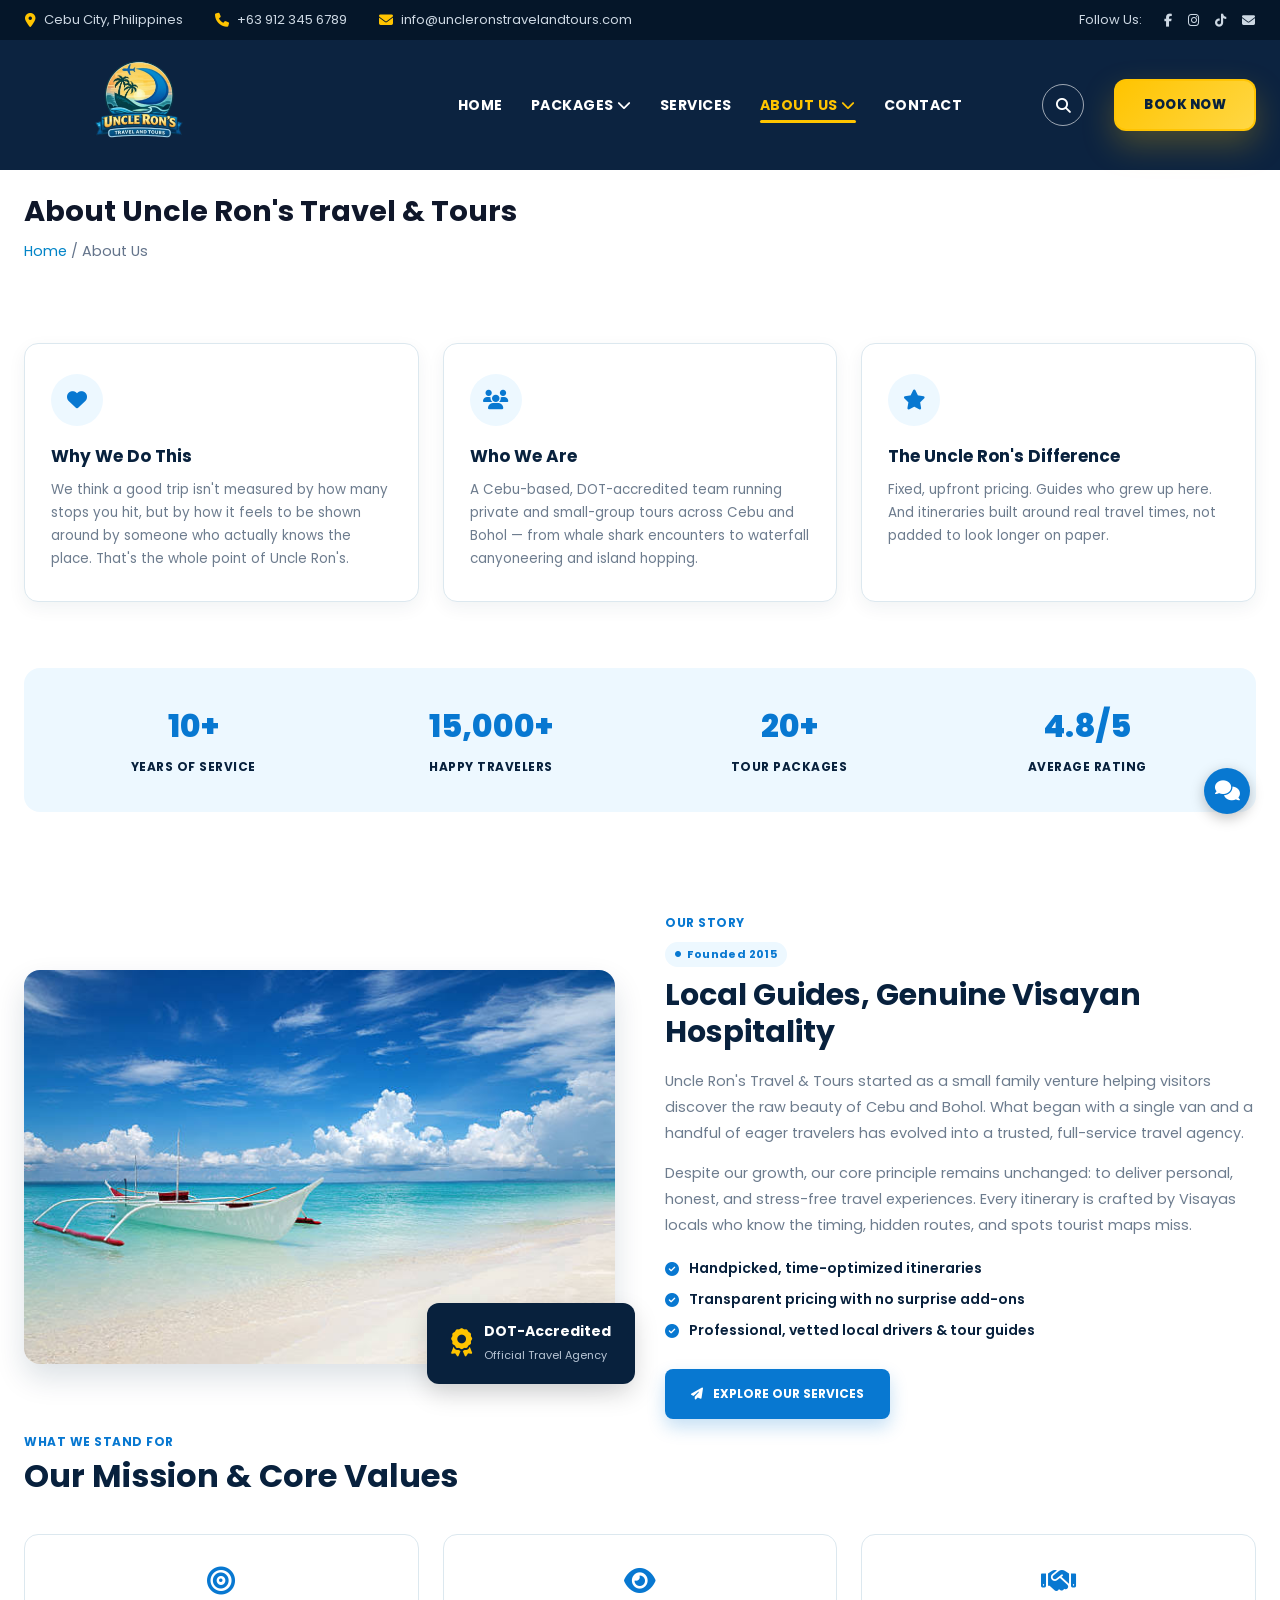
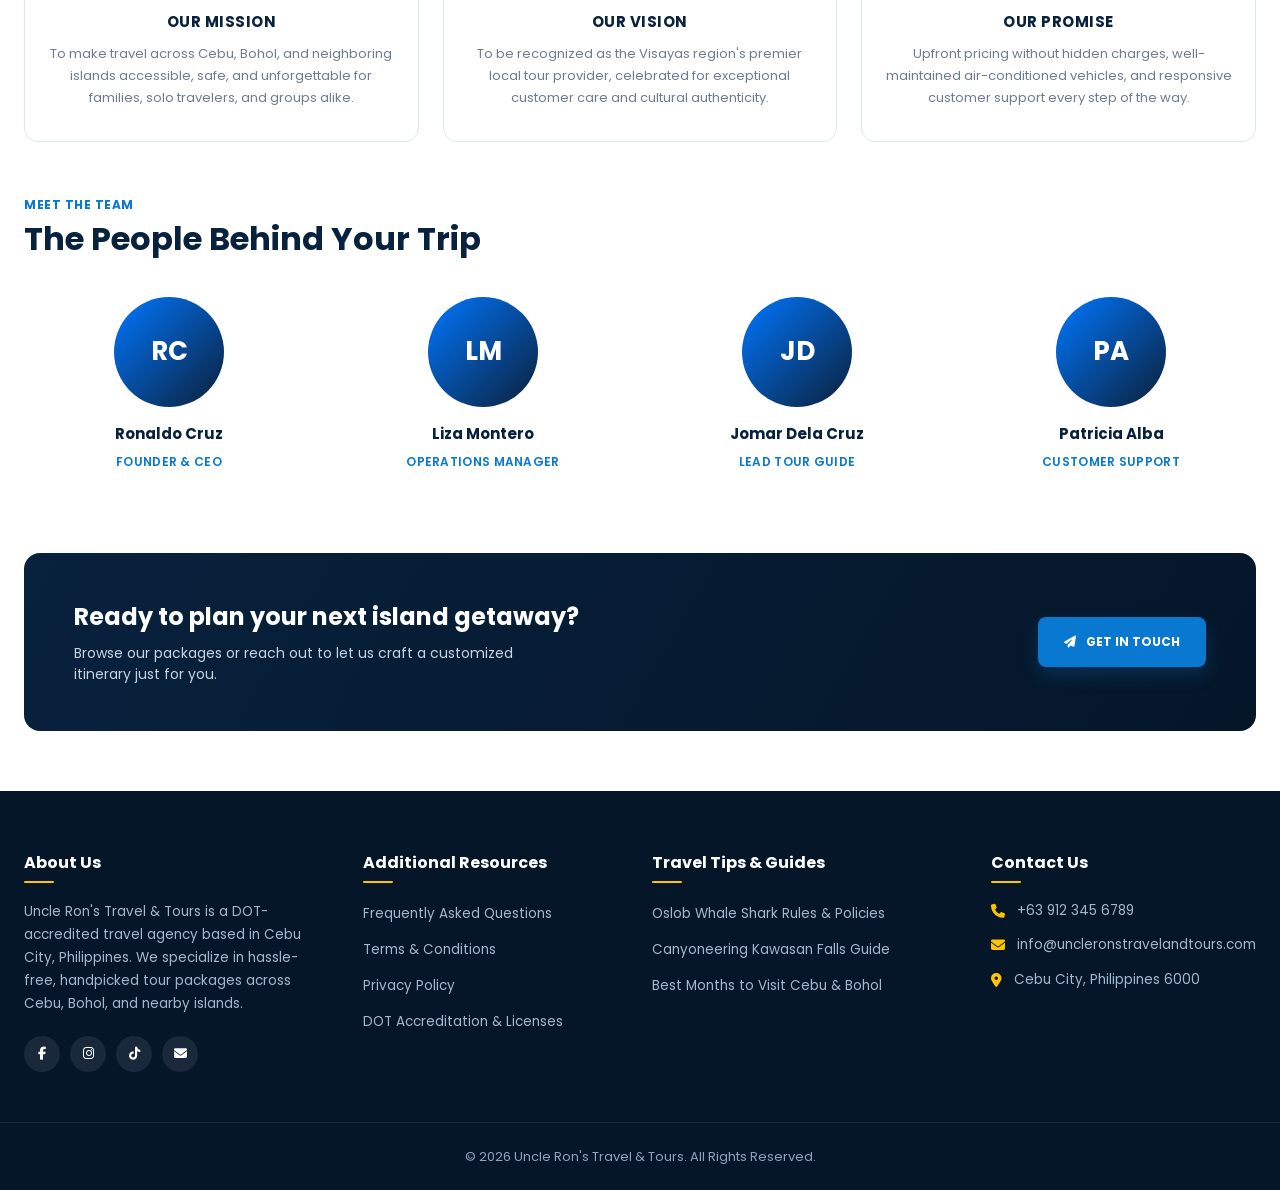
==== commit f92a1d27: ""feat: add all update"" ====
--- a/pages/about.html
+++ b/pages/about.html
@@ -6,14 +6,13 @@
     <meta name="viewport" content="width=device-width, initial-scale=1.0">
     <title>About Us - Uncle Ron's Travel & Tours</title>
 
-    <!-- Google Font -->
     <link href="https://fonts.googleapis.com/css2?family=Poppins:wght@300;400;500;600;700;800&display=swap" rel="stylesheet">
-
-    <!-- Font Awesome -->
     <link rel="stylesheet" href="https://cdnjs.cloudflare.com/ajax/libs/font-awesome/6.6.0/css/all.min.css">
-
-    <!-- Main Stylesheet (Relative path from pages/) -->
     <link rel="stylesheet" href="../css/style.css">
+
+    <link rel="icon" type="image/x-icon" href="../images/favicon.ico">
+    <link rel="icon" type="image/png" sizes="48x48" href="../images/favicon-48.png">
+    
 </head>
 
 <body>
@@ -27,10 +26,10 @@
         </div>
         <div class="topbar-right">
             <span class="follow-label">Follow Us:</span>
-            <a href="#"><i class="fa-brands fa-facebook-f"></i></a>
-            <a href="#"><i class="fa-brands fa-instagram"></i></a>
-            <a href="#"><i class="fa-brands fa-tiktok"></i></a>
-            <a href="#"><i class="fa-solid fa-envelope"></i></a>
+            <a href="#" aria-label="Facebook"><i class="fa-brands fa-facebook-f"></i></a>
+            <a href="#" aria-label="Instagram"><i class="fa-brands fa-instagram"></i></a>
+            <a href="#" aria-label="TikTok"><i class="fa-brands fa-tiktok"></i></a>
+            <a href="#" aria-label="Email"><i class="fa-solid fa-envelope"></i></a>
         </div>
     </div>
 
@@ -44,7 +43,7 @@
                 <ul>
                     <li><a href="../index/index.html">Home</a></li>
                     <li class="dropdown-parent">
-                        <a href="#">Packages <i class="fa-solid fa-chevron-down"></i></a>
+                        <a href="package.html">Packages <i class="fa-solid fa-chevron-down"></i></a>
                         <ul class="dropdown-menu">
                             <li><a href="cebu-tours/oslob-tour.html">Oslob Tours</a></li>
                             <li><a href="#">Badian Tours</a></li>
@@ -52,13 +51,27 @@
                             <li><a href="#">Bohol Tours</a></li>
                         </ul>
                     </li>
-                    <li><a href="#">Car Rentals</a></li>
                     <li><a href="services.html">Services</a></li>
-                    <li><a class="active" href="about.html">About</a></li>
+                    <li class="dropdown-parent">
+                        <a class="active" href="about.html">About Us <i class="fa-solid fa-chevron-down"></i></a>
+                        <ul class="dropdown-menu">
+                            <li><a href="awards.html">Accreditation & Awards</a></li>
+                            <li><a href="reviews.html">Reviews & Feedback</a></li>
+                            <li><a href="guides.html">Travel Guides</a></li>
+                            <li><a href="faqs.html">FAQs</a></li>
+                            <li><a href="terms.html">Terms & Policies</a></li>
+                        </ul>
+                    </li>
                     <li><a href="contact.html">Contact</a></li>
                 </ul>
             </nav>
-            <a href="contact.html" class="book-btn">Book Now</a>
+            <div class="nav-actions">
+                <button type="button" class="icon-btn" onclick="window.urAuth && window.urAuth.openFind()" aria-label="Find My Booking" title="Find My Booking">
+                   <i class="fa-solid fa-magnifying-glass"></i>
+                </button>
+                <!-- <a href="#" class="book-btn" id="authBtn">Sign Up</a> -->
+                <a href="../pages/package.html" class="book-btn">Book Now</a>
+            </div>
         </div>
     </header>
 
@@ -67,7 +80,54 @@
         <div class="container">
             <h1>About Uncle Ron's Travel & Tours</h1>
             <div class="breadcrumb">
-                <a href="../index/index.html">Home</a> / <span>About</span>
+                <a href="../index/index.html">Home</a> / <span>About Us</span>
+            </div>
+        </div>
+    </section>
+
+    <!-- ================= TRUST INTRO ================= -->
+    <section class="trust-section">
+        <div class="container">
+            <div class="trust-grid">
+                <div class="trust-card">
+                    <div class="trust-icon"><i class="fa-solid fa-heart"></i></div>
+                    <h3>Why We Do This</h3>
+                    <p>We think a good trip isn't measured by how many stops you hit, but by how it feels to be shown around by someone who actually knows the place. That's the whole point of Uncle Ron's.</p>
+                </div>
+                <div class="trust-card">
+                    <div class="trust-icon"><i class="fa-solid fa-users"></i></div>
+                    <h3>Who We Are</h3>
+                    <p>A Cebu-based, DOT-accredited team running private and small-group tours across Cebu and Bohol — from whale shark encounters to waterfall canyoneering and island hopping.</p>
+                </div>
+                <div class="trust-card">
+                    <div class="trust-icon"><i class="fa-solid fa-star"></i></div>
+                    <h3>The Uncle Ron's Difference</h3>
+                    <p>Fixed, upfront pricing. Guides who grew up here. And itineraries built around real travel times, not padded to look longer on paper.</p>
+                </div>
+            </div>
+        </div>
+    </section>
+
+    <!-- ================= STATS STRIP ================= -->
+    <section>
+        <div class="container">
+            <div class="stats-strip">
+                <div class="stat-item">
+                    <h3>10+</h3>
+                    <span>Years of Service</span>
+                </div>
+                <div class="stat-item">
+                    <h3>15,000+</h3>
+                    <span>Happy Travelers</span>
+                </div>
+                <div class="stat-item">
+                    <h3>20+</h3>
+                    <span>Tour Packages</span>
+                </div>
+                <div class="stat-item">
+                    <h3>4.8/5</h3>
+                    <span>Average Rating</span>
+                </div>
             </div>
         </div>
     </section>
@@ -76,13 +136,36 @@
     <section class="about-section">
         <div class="container">
             <div class="about-grid">
-                <img src="../images/bg for mockup.jpg" alt="Uncle Ron's Travel & Tours">
+                <div class="about-image-wrapper" style="position: relative;">
+                    <img src="../images/bg for mockup.jpg" alt="Uncle Ron's Travel & Tours">
+                    <div style="position: absolute; bottom: -20px; right: -20px; background: var(--navy); color: #fff; padding: 18px 24px; border-radius: 12px; box-shadow: 0 10px 25px rgba(0,0,0,0.15); display: flex; align-items: center; gap: 12px;">
+                        <i class="fa-solid fa-award" style="color: var(--gold); font-size: 28px;"></i>
+                        <div>
+                            <strong style="display: block; font-size: 14px;">DOT-Accredited</strong>
+                            <small style="color: #b9c6d6; font-size: 11px;">Official Travel Agency</small>
+                        </div>
+                    </div>
+                </div>
 
                 <div class="about-text">
                     <span class="eyebrow">OUR STORY</span>
-                    <h2>Local Guides, Genuine Cebu Hospitality</h2>
-                    <p>Uncle Ron's Travel & Tours started as a small family-run business helping visitors discover the best of Cebu and Bohol. What began with a single van and a handful of loyal guests has grown into a full-service, DOT-accredited travel agency.</p>
-                    <p>Today, we still run things the same way we started: personally, honestly, and with a genuine love for showing people around our home. Every itinerary is built by locals who know these islands inside and out.</p>
+                    <span class="est-badge"><i class="fa-solid fa-circle"></i> Founded 2015</span>
+                    <h2>Local Guides, Genuine Visayan Hospitality</h2>
+                    <p>Uncle Ron's Travel & Tours started as a small family venture helping visitors discover the raw beauty of Cebu and Bohol. What began with a single van and a handful of eager travelers has evolved into a trusted, full-service travel agency.</p>
+                    <p>Despite our growth, our core principle remains unchanged: to deliver personal, honest, and stress-free travel experiences. Every itinerary is crafted by Visayas locals who know the timing, hidden routes, and spots tourist maps miss.</p>
+
+                    <ul style="list-style: none; padding: 0; margin: 20px 0 28px; display: flex; flex-direction: column; gap: 10px;">
+                        <li style="display: flex; align-items: center; gap: 10px; font-size: 14px; font-weight: 600; color: var(--navy);">
+                            <i class="fa-solid fa-circle-check" style="color: var(--blue);"></i> Handpicked, time-optimized itineraries
+                        </li>
+                        <li style="display: flex; align-items: center; gap: 10px; font-size: 14px; font-weight: 600; color: var(--navy);">
+                            <i class="fa-solid fa-circle-check" style="color: var(--blue);"></i> Transparent pricing with no surprise add-ons
+                        </li>
+                        <li style="display: flex; align-items: center; gap: 10px; font-size: 14px; font-weight: 600; color: var(--navy);">
+                            <i class="fa-solid fa-circle-check" style="color: var(--blue);"></i> Professional, vetted local drivers & tour guides
+                        </li>
+                    </ul>
+
                     <a href="services.html" class="btn primary">
                         <i class="fa-solid fa-paper-plane"></i>
                         Explore Our Services
@@ -92,37 +175,13 @@
         </div>
     </section>
 
-    <!-- ================= STATS STRIP ================= -->
-    <section>
-        <div class="container">
-            <div class="stats-strip">
-                <div class="stat-item">
-                    <h3>10+</h3>
-                    <span>Years of Service</span>
-                </div>
-                <div class="stat-item">
-                    <h3>15,000+</h3>
-                    <span>Happy Travelers</span>
-                </div>
-                <div class="stat-item">
-                    <h3>20+</h3>
-                    <span>Tour Packages</span>
-                </div>
-                <div class="stat-item">
-                    <h3>4.8/5</h3>
-                    <span>Average Rating</span>
-                </div>
-            </div>
-        </div>
-    </section>
-
-    <!-- ================= MISSION / VISION / VALUES ================= -->
+    <!-- ================= MISSION & VALUES ================= -->
     <section>
         <div class="container">
             <div class="section-title">
                 <div>
                     <span>WHAT WE STAND FOR</span>
-                    <h2>Our Mission & Values</h2>
+                    <h2>Our Mission & Core Values</h2>
                 </div>
             </div>
 
@@ -130,23 +189,23 @@
                 <div class="value-card">
                     <i class="fa-solid fa-bullseye"></i>
                     <h3>Our Mission</h3>
-                    <p>To make travel around Cebu and Bohol easy, affordable, and memorable for every kind of traveler.</p>
+                    <p>To make travel across Cebu, Bohol, and neighboring islands accessible, safe, and unforgettable for families, solo travelers, and groups alike.</p>
                 </div>
                 <div class="value-card">
                     <i class="fa-solid fa-eye"></i>
                     <h3>Our Vision</h3>
-                    <p>To be the most trusted local travel partner in the Visayas, known for genuine care and reliable service.</p>
+                    <p>To be recognized as the Visayas region's premier local tour provider, celebrated for exceptional customer care and cultural authenticity.</p>
                 </div>
                 <div class="value-card">
                     <i class="fa-solid fa-handshake"></i>
                     <h3>Our Promise</h3>
-                    <p>Transparent pricing, accommodating guides, and support that's available whenever you need it.</p>
-                </div>
-            </div>
-        </div>
-    </section>
-
-    <!-- ================= TEAM ================= -->
+                    <p>Upfront pricing without hidden charges, well-maintained air-conditioned vehicles, and responsive customer support every step of the way.</p>
+                </div>
+            </div>
+        </div>
+    </section>
+
+    <!-- ================= MEET THE TEAM ================= -->
     <section>
         <div class="container">
             <div class="section-title">
@@ -160,7 +219,7 @@
                 <div class="team-card">
                     <div class="team-avatar">RC</div>
                     <h4>Ronaldo Cruz</h4>
-                    <span>Founder</span>
+                    <span>Founder & CEO</span>
                 </div>
                 <div class="team-card">
                     <div class="team-avatar">LM</div>
@@ -187,7 +246,7 @@
             <div class="cta-banner">
                 <div>
                     <h2>Ready to plan your next island getaway?</h2>
-                    <p>Browse our packages or reach out and let us build the perfect trip for you.</p>
+                    <p>Browse our packages or reach out to let us craft a customized itinerary just for you.</p>
                 </div>
                 <a href="contact.html" class="btn primary">
                     <i class="fa-solid fa-paper-plane"></i>
@@ -197,13 +256,75 @@
         </div>
     </section>
 
-    <!-- ================= FOOTER ================= -->
+    
+        <!-- Floating Contact Widget -->
+    <div class="floating-contact-wrapper">
+        <div class="contact-options" id="contactOptions">
+            <a href="https://m.me/uncleronstravelandtours" target="_blank" rel="noopener" class="contact-btn messenger" title="Chat on Messenger">
+                <i class="fa-brands fa-facebook-messenger"></i>
+            </a>
+            <a href="https://wa.me/639123456789" target="_blank" rel="noopener" class="contact-btn whatsapp" title="Chat on WhatsApp">
+                <i class="fa-brands fa-whatsapp"></i>
+            </a>
+        </div>
+        <button type="button" id="contactToggleBtn" title="Contact Us" aria-label="Toggle contact options">
+            <i class="fa-solid fa-comments"></i>
+        </button>
+    </div>
+
+    <button onclick="topFunction()" id="myBtn" title="Go to top">Top</button>
+
+    <!-- FOOTER -->
     <footer>
-        <div class="container">
+        <div class="footer-widgets">
+            <div class="container footer-grid">
+                <div class="footer-col">
+                    <h3>About Us</h3>
+                    <p>Uncle Ron's Travel & Tours is a DOT-accredited travel agency based in Cebu City, Philippines. We specialize in hassle-free, handpicked tour packages across Cebu, Bohol, and nearby islands.</p>
+                    <div class="footer-socials">
+                        <a href="#" aria-label="Facebook"><i class="fa-brands fa-facebook-f"></i></a>
+                        <a href="#" aria-label="Instagram"><i class="fa-brands fa-instagram"></i></a>
+                        <a href="#" aria-label="TikTok"><i class="fa-brands fa-tiktok"></i></a>
+                        <a href="#" aria-label="Email"><i class="fa-solid fa-envelope"></i></a>
+                    </div>
+                </div>
+
+                <div class="footer-col">
+                    <h3>Additional Resources</h3>
+                    <ul class="footer-links">
+                        <li><a href="faqs.html">Frequently Asked Questions</a></li>
+                        <li><a href="terms.html">Terms & Conditions</a></li>
+                        <li><a href="terms.html">Privacy Policy</a></li>
+                        <li><a href="awards.html">DOT Accreditation & Licenses</a></li>
+                    </ul>
+                </div>
+
+                <div class="footer-col">
+                    <h3>Travel Tips & Guides</h3>
+                    <ul class="footer-links">
+                        <li><a href="guides.html">Oslob Whale Shark Rules & Policies</a></li>
+                        <li><a href="guides.html">Canyoneering Kawasan Falls Guide</a></li>
+                        <li><a href="guides.html">Best Months to Visit Cebu & Bohol</a></li>
+                    </ul>
+                </div>
+
+                <div class="footer-col">
+                    <h3>Contact Us</h3>
+                    <ul class="footer-contact-list">
+                        <li><i class="fa-solid fa-phone"></i> +63 912 345 6789</li>
+                        <li><i class="fa-solid fa-envelope"></i> info@uncleronstravelandtours.com</li>
+                        <li><i class="fa-solid fa-location-dot"></i> Cebu City, Philippines 6000</li>
+                    </ul>
+                </div>
+            </div>
+        </div>
+
+        <div class="container footer-bottom">
             <p>© 2026 Uncle Ron's Travel & Tours. All Rights Reserved.</p>
         </div>
     </footer>
 
+    <script src="../js/auth.js"></script>
     <script src="../js/script.js"></script>
 </body>
 
--- a/css/style.css
+++ b/css/style.css
@@ -46,7 +46,7 @@
     background: var(--navy-dark);
     color: #cdd8e3;
     font-size: 13px;
-    padding: 0 25px; /* Adjust this value (e.g., 10px or 20px) to control distance from screen edge */
+    padding: 0 25px;
     display: flex;
     justify-content: space-between;
     align-items: center;
@@ -103,15 +103,15 @@
     color: var(--gold);
 }
 
+
 /* ================= HEADER & NAVBAR ================= */
 
 header {
     position: absolute;
-    top: 40px; /* Offset for topbar */
+    top: 40px;
     left: 0;
     width: 100%;
     height: 100px;
-    /* background: transparent; */
     z-index: 100;
 }
 
@@ -122,7 +122,6 @@
     background: transparent;
 }
 
-/* Inner Pages Solid Variant (Oslob Tour, Packages, etc.) */
 header.header-dark {
     position: relative !important;
     height: 100px !important; 
@@ -130,9 +129,12 @@
     background-color: #0c2340;
 }
 
-/* Constrain the logo on the inner pages so it doesn't push the title down too far */
+header.header-dark .search-input-wrapper,
+header.header-dark #searchToggle {
+    display: none;
+}
+
 header.header-dark .logo img {
-   
     padding-top: 0;
 }
 
@@ -174,6 +176,7 @@
     justify-content: flex-end;
     gap: 28px;
     list-style: none;
+    padding-right: 50px;
 }
 
 nav ul li a {
@@ -210,12 +213,10 @@
     width: 100%;
 }
 
-/* Position reference for dropdown placement */
 nav ul li.dropdown-parent {
     position: relative;
 }
 
-/* Hide dropdown menu by default */
 nav ul li .dropdown-menu {
     display: none;
     position: absolute;
@@ -229,7 +230,6 @@
     z-index: 1000;
 }
 
-/* Dropdown list item styling */
 nav ul li .dropdown-menu li {
     display: block;
     width: 100%;
@@ -243,13 +243,11 @@
     white-space: nowrap;
 }
 
-/* Hover effects */
 nav ul li .dropdown-menu li a:hover {
     background-color: #f1f5f9;
     color: #007bff;
 }
 
-/* Show the dropdown menu when hovering over the parent list item */
 nav ul li.dropdown-parent:hover .dropdown-menu {
     display: block;
 }
@@ -316,7 +314,7 @@
     display: flex;
     align-items: center;
     justify-content: center;
-    padding-top: 140px; /* Adjusted padding to clear topbar + header */
+    padding-top: 140px;
     padding-bottom: 70px;
 }
 
@@ -415,82 +413,17 @@
     border: 1.5px solid var(--blue);
 }
 
-/* ================= SEARCH BOX ================= */
-
-/* .search-section {
-    position: relative;
-    z-index: 5;
-    margin-top: -42px;
-}
-
-.search-box {
-    display: grid;
-    grid-template-columns: 1.3fr 1fr 1fr 1fr 200px;
-    align-items: center;
-    background: var(--white);
-    border-radius: 12px;
-    padding: 18px 24px;
-    box-shadow: 0 16px 36px rgba(15, 47, 76, 0.14);
-}
-
-.input-box {
-    min-width: 0;
-    padding: 8px 22px;
-    border-right: 1px solid var(--border);
-}
-
-.input-box label {
-    display: block;
-    color: var(--navy);
-    font-size: 11px;
-    font-weight: 700;
-    text-transform: uppercase;
-    margin-bottom: 5px;
-}
-
-.input-box input,
-.input-box select {
-    width: 100%;
-    border: none;
-    outline: none;
-    color: var(--muted);
-    background: transparent;
-    font-family: inherit;
-    font-size: 14px;
-    font-weight: 500;
-    cursor: pointer;
-}
-
-.search-box button {
-    min-height: 52px;
-    border: none;
-    border-radius: 8px;
-    background: var(--yellow);
-    color: #15263a;
-    font-family: inherit;
-    font-size: 12px;
-    font-weight: 800;
-    text-transform: uppercase;
-    cursor: pointer;
-    transition: 0.25s ease;
-}
-
-.search-box button:hover {
-    background: #ffcf27;
-    transform: translateY(-2px);
-}  */
-
 .category-filter-section {
     position: relative;
     z-index: 20;
-    margin-top: -35px; /* Pulls it up over the hero image boundary */
+    margin-top: -35px;
 }
 
 .filter-card {
     background: #ffffff;
     padding: 16px 28px;
     border-radius: 16px;
-    box-shadow: 0 10px 30px rgba(0, 0, 0, 0.08); /* Gives elevation */
+    box-shadow: 0 10px 30px rgba(0, 0, 0, 0.08);
     display: flex;
     align-items: center;
     justify-content: space-between;
@@ -514,7 +447,7 @@
 }
 
 .filter-label i {
-    color: #ff9f43; /* Warm accent color for the fire icon */
+    color: #ff9f43;
 }
 
 .filter-pills {
@@ -544,7 +477,7 @@
 }
 
 .pill.active {
-    background: #0077ff; /* Matches primary brand blue */
+    background: #0077ff;
     color: #ffffff;
     box-shadow: 0 4px 12px rgba(0, 119, 255, 0.3);
 }
@@ -606,6 +539,20 @@
     gap: 20px;
 }
 
+/* Initial hidden state for cards */
+.package-grid .card {
+    opacity: 0;
+    transform: translateY(35px);
+    transition: opacity 0.6s ease-out, transform 0.6s ease-out;
+    will-change: opacity, transform;
+}
+
+/* Revealed state triggered when scrolled into view */
+.package-grid .card.reveal {
+    opacity: 1;
+    transform: translateY(0);
+}
+
 .card {
     position: relative;
     overflow: hidden;
@@ -615,7 +562,6 @@
     box-shadow: 0 6px 18px rgba(9, 45, 74, 0.08);
     transition: all 0.3s ease-in-out;
 }
-
 
 .card:hover {
     transform: translateY(-8px);
@@ -696,7 +642,6 @@
     color: white;
 }
 
-
 /* ---------- Reviews / Testimonials Section ---------- */
 .reviews-section {
     padding: 60px 0 80px;
@@ -743,7 +688,7 @@
 }
 
 .testimonial-stars {
-    color: #ffb703; /* Star gold color */
+    color: #ffb703;
     font-size: 14px;
     margin-bottom: 14px;
 }
@@ -787,7 +732,6 @@
     color: #64748b;
 }
 
-/* Responsive Grid for Tablets and Phones */
 @media (max-width: 992px) {
     .reviews-grid {
         grid-template-columns: 1fr;
@@ -838,7 +782,7 @@
 /* ================= TOUR DETAILS STYLES ================= */
 
 .tour-header-banner {
-    background-color: #ffffff; /* Light background */
+    background-color: #ffffff;
     padding: 60px 0 30px;  
     position: relative;
     z-index: 1;
@@ -1012,12 +956,282 @@
 
 /* ================= FOOTER ================= */
 
-footer {
+/* footer {
     padding: 24px 0;
     background: var(--navy);
     color: #d9e4eb;
     text-align: center;
     font-size: 13px;
+} */
+
+/* ================= FOOTER ================= */
+
+footer {
+    background: var(--navy-dark); /* #051629 */
+    color: #cdd8e3;
+    text-align: left;
+    padding-top: 60px;
+}
+
+.footer-widgets {
+    padding-bottom: 50px;
+    border-bottom: 1px solid rgba(255, 255, 255, 0.08);
+}
+
+.footer-grid {
+    display: grid;
+    grid-template-columns: 1.2fr 1fr 1.2fr 1fr;
+    gap: 40px;
+}
+
+.footer-col h3 {
+    color: var(--white);
+    font-size: 16px;
+    font-weight: 700;
+    margin-bottom: 18px;
+    position: relative;
+}
+
+/* Gold accent underline beneath section titles */
+.footer-col h3::after {
+    content: "";
+    display: block;
+    width: 30px;
+    height: 2px;
+    background: var(--gold);
+    margin-top: 6px;
+    border-radius: 2px;
+}
+
+.footer-col p {
+    font-size: 13.5px;
+    line-height: 1.7;
+    color: #a3b8cc;
+    margin-bottom: 20px;
+}
+
+/* Social icons with yellow hover glow */
+.footer-socials {
+    display: flex;
+    gap: 10px;
+}
+
+.footer-socials a {
+    width: 36px;
+    height: 36px;
+    border-radius: 50%;
+    background: rgba(255, 255, 255, 0.08);
+    color: var(--white);
+    display: flex;
+    align-items: center;
+    justify-content: center;
+    font-size: 13px;
+    text-decoration: none;
+    transition: all 0.25s ease;
+}
+
+.footer-socials a:hover {
+    background: var(--gold);
+    color: var(--navy);
+    transform: translateY(-3px);
+}
+
+/* Navigation & Resource links */
+.footer-links {
+    list-style: none;
+    padding: 0;
+    margin: 0;
+}
+
+.footer-links li {
+    margin-bottom: 12px;
+}
+
+.footer-links a {
+    color: #a3b8cc;
+    font-size: 13.5px;
+    text-decoration: none;
+    transition: color 0.25s ease, padding-left 0.25s ease;
+    display: inline-block;
+}
+
+.footer-links a:hover {
+    color: var(--gold);
+    padding-left: 4px;
+}
+
+/* Contact info list */
+.footer-contact-list {
+    list-style: none;
+    padding: 0;
+    margin: 0;
+}
+
+.footer-contact-list li {
+    display: flex;
+    align-items: flex-start;
+    gap: 12px;
+    font-size: 13.5px;
+    color: #a3b8cc;
+    margin-bottom: 14px;
+    line-height: 1.5;
+}
+
+.footer-contact-list i {
+    color: var(--gold);
+    font-size: 14px;
+    margin-top: 3px;
+    flex-shrink: 0;
+}
+
+/* Copyright section at the bottom */
+.footer-bottom {
+    padding: 24px 0;
+    text-align: center;
+    font-size: 13px;
+    color: #8da4ba;
+}
+
+/* Responsive adjustments */
+@media (max-width: 992px) {
+    .footer-grid {
+        grid-template-columns: repeat(2, 1fr);
+        gap: 30px;
+    }
+}
+
+@media (max-width: 600px) {
+    .footer-grid {
+        grid-template-columns: 1fr;
+    }
+}
+
+#myBtn {
+  display: none; /* Hidden by default */
+  position: fixed; /* Fixed/sticky position */
+  bottom: 30px; /* Placement from bottom */
+  right: 30px; /* Placement from right */
+  z-index: 99; /* Stay on top of content */
+  width: 46px; /* Fixed button width */
+  height: 46px; /* Fixed button height */
+  border: 2px solid #ffca28; /* Warm yellow border matching site accents */
+  outline: none; /* Remove focus outline */
+  background-color: #07162c; /* Dark navy color matching your header/footer */
+  color: transparent; /* Hides original HTML text */
+  font-size: 0; /* Clears line height */
+  cursor: pointer; /* Pointer on hover */
+  border-radius: 50%; /* Fully circular button matching your social media icons */
+  box-shadow: 0 4px 14px rgba(0, 0, 0, 0.25); /* Subtle shadow for depth */
+  transition: all 0.3s ease; /* Smooth hover transition */
+  padding: 0;
+  overflow: hidden;
+}
+
+/* Centered Arrow Icon */
+#myBtn::after {
+  content: "↑"; /* Up arrow icon */
+  position: absolute;
+  top: 50%;
+  left: 50%;
+  transform: translate(-50%, -50%); /* Centered vertically and horizontally */
+  color: #ffca28; /* Warm yellow arrow color matching your CTA button */
+  font-size: 22px; /* Arrow size */
+  font-weight: bold;
+  line-height: 1;
+  transition: color 0.3s ease;
+}
+
+/* Hover State */
+#myBtn:hover {
+  background-color: #ffca28; /* Fills with warm yellow on hover */
+  border-color: #ffca28;
+  transform: translateY(-4px); /* Gentle float effect */
+  box-shadow: 0 6px 18px rgba(255, 202, 40, 0.4); /* Yellow glow on hover */
+}
+
+/* Arrow color changes on hover */
+#myBtn:hover::after {
+  color: #07162c; /* Navy arrow color on yellow hover state */
+}
+
+
+/* Floating Contact Wrapper */
+.floating-contact-wrapper {
+    position: fixed;
+    bottom: 86px; /* Positioned directly above #myBtn */
+    right: 30px;
+    z-index: 99;
+    display: flex;
+    flex-direction: column;
+    align-items: center;
+    gap: 10px;
+}
+
+/* Main Toggle Button */
+#contactToggleBtn {
+    width: 46px;
+    height: 46px;
+    border-radius: 50%;
+    border: none;
+    background-color: var(--blue, #0878d1);
+    color: #ffffff;
+    font-size: 20px;
+    cursor: pointer;
+    box-shadow: 0 4px 14px rgba(0, 0, 0, 0.25);
+    transition: all 0.3s ease;
+    display: flex;
+    align-items: center;
+    justify-content: center;
+}
+
+#contactToggleBtn:hover {
+    background-color: var(--navy, #08213d);
+    transform: translateY(-2px);
+}
+
+/* Pop-up Contact Options */
+.contact-options {
+    display: flex;
+    flex-direction: column;
+    gap: 10px;
+    opacity: 0;
+    visibility: hidden;
+    transform: translateY(15px);
+    transition: all 0.3s cubic-bezier(0.16, 1, 0.3, 1);
+}
+
+.contact-options.show {
+    opacity: 1;
+    visibility: visible;
+    transform: translateY(0);
+}
+
+/* Individual Messenger & WhatsApp Buttons */
+.contact-btn {
+    width: 42px;
+    height: 42px;
+    border-radius: 50%;
+    color: #ffffff;
+    display: flex;
+    align-items: center;
+    justify-content: center;
+    font-size: 20px;
+    text-decoration: none;
+    box-shadow: 0 4px 12px rgba(0, 0, 0, 0.2);
+    transition: transform 0.2s ease, box-shadow 0.2s ease;
+}
+
+.contact-btn:hover {
+    transform: scale(1.1);
+    box-shadow: 0 6px 16px rgba(0, 0, 0, 0.3);
+}
+
+.contact-btn.messenger {
+    background: linear-gradient(135deg, #00B2FF, #006AFF);
+}
+
+.contact-btn.whatsapp {
+    background-color: #25D366;
 }
 
 /* ================= MEDIA QUERIES ================= */
@@ -1033,21 +1247,6 @@
         gap: 18px;
     }
 
-    .search-box {
-        grid-template-columns: 1fr 1fr;
-        gap: 10px;
-    }
-
-    .input-box {
-        border: none;
-        border-bottom: 1px solid var(--border);
-    }
-
-    .search-box button {
-        grid-column: span 2;
-        margin-top: 10px;
-    }
-
     .feature-grid {
         grid-template-columns: repeat(2, 1fr);
     }
@@ -1059,7 +1258,7 @@
     }
 
     .topbar {
-        display: none; /* Hide topbar on smaller mobile screens for space */
+        display: none;
     }
 
     header {
@@ -1093,14 +1292,6 @@
     .hero {
         min-height: 560px;
         padding-top: 76px;
-    }
-
-    .search-box {
-        grid-template-columns: 1fr;
-    }
-
-    .search-box button {
-        grid-column: span 1;
     }
 
     .package-grid {
@@ -1356,7 +1547,7 @@
 
 /* ================= CONTACT PAGE ================= */
 
-.contact-grid {
+/* .contact-grid {
     display: grid;
     grid-template-columns: 1fr 1.2fr;
     gap: 40px;
@@ -1491,4 +1682,1407 @@
     height: 100%;
     border: 0;
     display: block;
-}+} */
+
+/* ================= CONTACT PAGE ================= */
+
+.contact-grid {
+    display: grid;
+    grid-template-columns: 1fr 1.2fr;
+    gap: 40px;
+    padding: 46px 0 60px;
+    align-items: start;
+}
+
+.contact-info-card {
+    background: var(--navy);
+    border-radius: 16px;
+    padding: 36px 30px;
+    color: #ffffff;
+    height: fit-content;
+}
+
+.contact-info-card h3 {
+    font-size: 19px;
+    margin-bottom: 8px;
+}
+
+.contact-info-card > p {
+    color: #b9c6d6;
+    font-size: 13.5px;
+    margin-bottom: 28px;
+    line-height: 1.7;
+}
+
+.contact-info-item {
+    display: flex;
+    gap: 14px;
+    align-items: flex-start;
+    margin-bottom: 22px;
+}
+
+.contact-info-item i {
+    width: 38px;
+    height: 38px;
+    border-radius: 10px;
+    background: rgba(255, 196, 0, 0.15);
+    color: var(--gold);
+    display: flex;
+    align-items: center;
+    justify-content: center;
+    flex-shrink: 0;
+    font-size: 14px;
+}
+
+.contact-info-item h4 {
+    font-size: 13px;
+    margin-bottom: 3px;
+}
+
+.contact-info-item p {
+    color: #c7d3e0;
+    font-size: 12.5px;
+    line-height: 1.5;
+}
+
+.contact-socials {
+    display: flex;
+    gap: 10px;
+    margin-top: 26px;
+}
+
+.contact-socials a {
+    width: 36px;
+    height: 36px;
+    border-radius: 50%;
+    background: rgba(255, 255, 255, 0.08);
+    display: flex;
+    align-items: center;
+    justify-content: center;
+    color: #ffffff;
+    text-decoration: none;
+    transition: 0.25s ease;
+}
+
+.contact-socials a:hover {
+    background: var(--gold);
+    color: var(--navy);
+}
+
+/* --- UPDATED CONTACT FORM CARD --- */
+.contact-form-card {
+    background: var(--white);
+    border: 1px solid var(--border);
+    border-radius: 16px;
+    padding: 36px;
+    box-shadow: 0 10px 30px rgba(9, 45, 74, 0.06);
+}
+
+.contact-form-card h3 {
+    color: var(--navy);
+    font-size: 22px;
+    font-weight: 700;
+    margin-bottom: 24px;
+}
+
+.contact-form {
+    display: flex;
+    flex-direction: column;
+    gap: 18px;
+}
+
+.contact-form .form-row {
+    display: grid;
+    grid-template-columns: 1fr 1fr;
+    gap: 18px;
+}
+
+.contact-form .form-group {
+    display: flex;
+    flex-direction: column;
+    gap: 6px;
+}
+
+.contact-form .form-group label {
+    color: var(--navy);
+    font-size: 13.5px;
+    font-weight: 600;
+}
+
+.contact-form input,
+.contact-form select,
+.contact-form textarea {
+    width: 100%;
+    padding: 12px 14px;
+    border: 1px solid var(--border);
+    border-radius: 10px;
+    background: #ffffff;
+    font-family: inherit;
+    font-size: 14px;
+    color: var(--text);
+    outline: none;
+    transition: border-color 0.2s ease, box-shadow 0.2s ease;
+}
+
+.contact-form input:focus,
+.contact-form select:focus,
+.contact-form textarea:focus {
+    border-color: var(--blue);
+    box-shadow: 0 0 0 3px rgba(8, 120, 209, 0.12);
+}
+
+.contact-form select {
+    cursor: pointer;
+    background-image: url("data:image/svg+xml,%3Csvg xmlns='http://www.w3.org/2000/svg' width='12' height='12' viewBox='0 0 12 12'%3E%3Cpath fill='%308213d' d='M6 8.825L1.175 4 2.238 2.938 6 6.7 9.763 2.938 10.825 4z'/%3E%3C/svg%3E");
+    background-repeat: no-repeat;
+    background-position: right 14px center;
+    appearance: none;
+    -webkit-appearance: none;
+    padding-right: 36px;
+}
+
+.contact-form textarea {
+    resize: vertical;
+    min-height: 130px;
+}
+
+.contact-submit-btn {
+    align-self: flex-start;
+    padding: 14px 32px;
+    background: var(--blue);
+    color: #ffffff;
+    border: none;
+    border-radius: 10px;
+    font-family: inherit;
+    font-size: 14px;
+    font-weight: 700;
+    cursor: pointer;
+    transition: background 0.25s ease, transform 0.25s ease, box-shadow 0.25s ease;
+}
+
+.contact-submit-btn:hover {
+    background: var(--navy);
+    transform: translateY(-2px);
+    box-shadow: 0 8px 20px rgba(8, 33, 61, 0.2);
+}
+
+.map-embed {
+    margin: 0 0 60px;
+    border-radius: 16px;
+    overflow: hidden;
+    height: 380px;
+    border: 1px solid var(--border);
+}
+
+.map-embed iframe {
+    width: 100%;
+    height: 100%;
+    border: 0;
+    display: block;
+}
+
+@media (max-width: 820px) {
+    .contact-grid {
+        grid-template-columns: 1fr;
+    }
+
+    .contact-form .form-row {
+        grid-template-columns: 1fr;
+    }
+}
+
+/* ================= WHY CHOOSE UNCLE RON'S ================= */
+
+.why-us-section {
+    padding: 55px 0 20px;
+}
+
+.why-us-grid {
+    display: grid;
+    grid-template-columns: repeat(3, 1fr);
+    gap: 24px;
+}
+
+.why-us-card {
+    position: relative;
+    background: var(--white);
+    border: 1px solid #e1eaef;
+    border-radius: 14px;
+    padding: 30px 26px;
+    box-shadow: 0 6px 18px rgba(9, 45, 74, 0.06);
+    transition: all 0.3s ease-in-out;
+}
+
+.why-us-card:hover {
+    transform: translateY(-6px);
+    box-shadow: 0 18px 32px rgba(9, 45, 74, 0.14);
+}
+
+.why-us-number {
+    position: absolute;
+    top: 20px;
+    right: 22px;
+    color: #e3ecf3;
+    font-size: 26px;
+    font-weight: 800;
+    letter-spacing: 0.5px;
+}
+
+.why-us-icon {
+    width: 56px;
+    height: 56px;
+    border-radius: 14px;
+    background: var(--light-blue);
+    display: flex;
+    align-items: center;
+    justify-content: center;
+    margin-bottom: 20px;
+}
+
+.why-us-icon i {
+    color: var(--blue);
+    font-size: 22px;
+}
+
+.why-us-card h3 {
+    color: var(--navy);
+    font-size: 16px;
+    font-weight: 700;
+    margin-bottom: 10px;
+}
+
+.why-us-card p {
+    color: var(--muted);
+    font-size: 13px;
+    line-height: 1.7;
+}
+
+.why-us-header {
+    text-align: center;
+    margin-bottom: 36px;
+}
+
+.why-us-header span {
+    display: block;
+    color: var(--blue);
+    text-transform: uppercase;
+    font-size: 12px;
+    font-weight: 700;
+    letter-spacing: 0.5px;
+    margin-bottom: 6px;
+}
+
+.why-us-header h2 {
+    color: var(--navy);
+    font-size: 32px;
+    line-height: 1.2;
+}
+
+/* ================= RESPONSIVE ================= */
+
+@media (max-width: 992px) {
+    .why-us-grid {
+        grid-template-columns: repeat(2, 1fr);
+    }
+}
+
+@media (max-width: 600px) {
+    .why-us-grid {
+        grid-template-columns: 1fr;
+    }
+}
+
+/* ================= NAV: SEARCH + SIGN UP ================= */
+
+.nav-actions {
+    display: flex;
+    align-items: center;
+    gap: 30px;
+    flex-shrink: 0;
+    flex-wrap: nowrap;
+    position: relative;
+}
+
+.nav-actions .book-btn {
+    margin-left: 0;
+    margin-right: 0;
+}
+
+.search-input-wrapper {
+    max-width: 0;
+    opacity: 0;
+    transition: max-width 0.3s ease, opacity 0.3s ease;
+    display: flex;
+    align-items: center;
+}
+
+.search-input-wrapper.open {
+    max-width: 220px;
+    opacity: 1;
+    margin-right: 4px;
+}
+
+.search-input-wrapper input {
+    width: 100%;
+    padding: 8px 14px;
+    border-radius: 20px;
+    border: 1px solid rgba(255, 255, 255, 0.6);
+    background: rgba(255, 255, 255, 0.15);
+    color: #ffffff;
+    font-size: 13px;
+    outline: none;
+    backdrop-filter: blur(4px);
+}
+
+.search-input-wrapper input::placeholder {
+    color: rgba(255, 255, 255, 0.7);
+}
+
+header.header-dark .search-input-wrapper input {
+    border-color: rgba(8, 33, 61, 0.3);
+    background: rgba(8, 33, 61, 0.05);
+    color: #08213d;
+}
+
+header.header-dark .search-input-wrapper input::placeholder {
+    color: #6d7c8e;
+}
+
+.icon-btn {
+    width: 42px;
+    height: 42px;
+    border-radius: 50%;
+    border: 1.5px solid rgba(255, 255, 255, 0.6);
+    background: transparent;
+    color: #ffffff;
+    display: flex;
+    align-items: center;
+    justify-content: center;
+    font-size: 15px;
+    cursor: pointer;
+    transition: all 0.25s ease;
+    flex-shrink: 0;
+}
+
+.icon-btn:hover,
+.icon-btn.active {
+    background: #ffc400;
+    border-color: #ffc400;
+    color: #08213d;
+    transform: translateY(-2px);
+}
+
+header.header-dark .icon-btn {
+    border-color: #ffffff;
+    color: #ffffff;
+    border-radius: 50%;
+    border: 1.5px solid rgba(255, 255, 255, 0.6);
+    color: #ffffff;
+}
+
+/* ================= FIND MY BOOKING MODAL ================= */
+
+.booking-modal-overlay {
+    position: fixed;
+    inset: 0;
+    background: rgba(8, 33, 61, 0.55);
+    display: flex;
+    align-items: center;
+    justify-content: center;
+    padding: 20px;
+    opacity: 0;
+    visibility: hidden;
+    transition: opacity 0.25s ease, visibility 0.25s ease;
+    z-index: 2000;
+}
+
+.booking-modal-overlay.open {
+    opacity: 1;
+    visibility: visible;
+}
+
+.booking-modal {
+    position: relative;
+    background: #ffffff;
+    width: 100%;
+    max-width: 480px;
+    border-radius: 18px;
+    padding: 40px;
+    box-shadow: 0 30px 60px rgba(9, 45, 74, 0.3);
+    transform: translateY(-16px);
+    transition: transform 0.25s ease;
+}
+
+.booking-modal-overlay.open .booking-modal {
+    transform: translateY(0);
+}
+
+.booking-modal-close {
+    position: absolute;
+    top: 20px;
+    right: 20px;
+    width: 34px;
+    height: 34px;
+    border-radius: 50%;
+    border: none;
+    background: #f1f5f9;
+    color: #08213d;
+    display: flex;
+    align-items: center;
+    justify-content: center;
+    cursor: pointer;
+    font-size: 14px;
+    transition: background 0.2s ease;
+}
+
+.booking-modal-close:hover {
+    background: #e1eaef;
+}
+
+.booking-modal h2 {
+    color: var(--navy);
+    font-size: 26px;
+    font-weight: 800;
+    margin-bottom: 14px;
+    padding-right: 30px;
+}
+
+.booking-modal p {
+    color: var(--muted);
+    font-size: 14px;
+    line-height: 1.7;
+    margin-bottom: 28px;
+}
+
+.booking-lookup-form label {
+    display: block;
+    color: var(--navy);
+    font-size: 14px;
+    font-weight: 700;
+    margin-bottom: 8px;
+}
+
+.booking-lookup-form .required {
+    color: #ff5a5f;
+}
+
+.booking-lookup-form input {
+    width: 100%;
+    border: 1px solid #e1eaef;
+    border-radius: 10px;
+    padding: 14px 16px;
+    font-size: 14px;
+    color: var(--navy);
+    margin-bottom: 22px;
+    outline: none;
+    transition: border-color 0.2s ease;
+}
+
+.booking-lookup-form input:focus {
+    border-color: var(--blue);
+}
+
+.booking-lookup-submit {
+    width: 100%;
+    border: none;
+    border-radius: 10px;
+    padding: 16px;
+    background: var(--blue);
+    color: #ffffff;
+    font-size: 14px;
+    font-weight: 700;
+    cursor: pointer;
+    transition: background 0.25s ease, transform 0.25s ease;
+}
+
+.booking-lookup-submit:hover {
+    background: #08213d;
+    transform: translateY(-2px);
+}
+
+@media (max-width: 560px) {
+    .booking-modal {
+        padding: 30px 24px;
+    }
+}
+
+/* ================= YOUR ACCOUNT MODAL ================= */
+ 
+.account-modal-overlay {
+    position: fixed;
+    inset: 0;
+    background: rgba(8, 33, 61, 0.55);
+    display: flex;
+    align-items: center;
+    justify-content: center;
+    padding: 20px;
+    opacity: 0;
+    visibility: hidden;
+    transition: opacity 0.25s ease, visibility 0.25s ease;
+    z-index: 2000;
+}
+ 
+.account-modal-overlay.open {
+    opacity: 1;
+    visibility: visible;
+}
+ 
+.account-modal {
+    position: relative;
+    background: #ffffff;
+    width: 100%;
+    max-width: 440px;
+    max-height: 90vh;
+    overflow-y: auto;
+    border-radius: 18px;
+    padding: 36px;
+    box-shadow: 0 30px 60px rgba(9, 45, 74, 0.3);
+    transform: translateY(-16px);
+    transition: transform 0.25s ease;
+}
+ 
+.account-modal-overlay.open .account-modal {
+    transform: translateY(0);
+}
+ 
+.account-modal-close {
+    position: absolute;
+    top: 20px;
+    right: 20px;
+    width: 34px;
+    height: 34px;
+    border-radius: 50%;
+    border: none;
+    background: #f1f5f9;
+    color: #08213d;
+    display: flex;
+    align-items: center;
+    justify-content: center;
+    cursor: pointer;
+    font-size: 14px;
+    transition: background 0.2s ease;
+}
+ 
+.account-modal-close:hover {
+    background: #e1eaef;
+}
+ 
+.account-modal h2 {
+    color: var(--navy);
+    font-size: 26px;
+    font-weight: 800;
+    margin-bottom: 12px;
+    padding-right: 30px;
+}
+ 
+.account-modal > p {
+    color: var(--muted);
+    font-size: 13.5px;
+    line-height: 1.7;
+    margin-bottom: 24px;
+}
+ 
+.account-tabs {
+    display: flex;
+    background: #f1f5f9;
+    border-radius: 10px;
+    padding: 4px;
+    gap: 4px;
+    margin-bottom: 20px;
+}
+ 
+.account-tab,
+.auth-tab {
+    flex: 1;
+    border: none;
+    background: transparent;
+    padding: 10px;
+    border-radius: 8px;
+    font-size: 13.5px;
+    font-weight: 700;
+    color: var(--muted);
+    cursor: pointer;
+    transition: all 0.2s ease;
+}
+ 
+.account-tab.active,
+.auth-tab.active {
+    background: #ffffff;
+    color: var(--blue);
+    box-shadow: 0 2px 8px rgba(9, 45, 74, 0.12);
+}
+ 
+.google-continue-btn {
+    width: 100%;
+    display: flex;
+    align-items: center;
+    gap: 12px;
+    border: 1px solid #e1eaef;
+    border-radius: 12px;
+    background: #ffffff;
+    padding: 12px 14px;
+    cursor: pointer;
+    text-align: left;
+    margin-bottom: 20px;
+    transition: box-shadow 0.2s ease, border-color 0.2s ease;
+}
+ 
+.google-continue-btn:hover {
+    border-color: var(--blue);
+    box-shadow: 0 6px 16px rgba(9, 45, 74, 0.1);
+}
+ 
+.google-avatar {
+    width: 34px;
+    height: 34px;
+    border-radius: 50%;
+    background: var(--blue);
+    color: #ffffff;
+    font-weight: 700;
+    font-size: 14px;
+    display: flex;
+    align-items: center;
+    justify-content: center;
+    flex-shrink: 0;
+}
+ 
+.google-continue-text {
+    flex: 1;
+    display: flex;
+    flex-direction: column;
+    font-size: 13.5px;
+    font-weight: 700;
+    color: var(--navy);
+}
+ 
+.google-continue-text small {
+    font-weight: 400;
+    color: var(--muted);
+    font-size: 12px;
+    margin-top: 2px;
+}
+ 
+.google-icon {
+    flex-shrink: 0;
+}
+ 
+.account-divider {
+    display: flex;
+    align-items: center;
+    gap: 12px;
+    color: var(--muted);
+    font-size: 12.5px;
+    margin-bottom: 20px;
+}
+ 
+.account-divider::before,
+.account-divider::after {
+    content: "";
+    flex: 1;
+    height: 1px;
+    background: #e1eaef;
+}
+ 
+.account-form label {
+    display: block;
+    color: var(--navy);
+    font-size: 14px;
+    font-weight: 700;
+    margin-bottom: 8px;
+}
+ 
+.account-form .required {
+    color: #ff5a5f;
+}
+ 
+.account-form input {
+    width: 100%;
+    border: 1px solid #e1eaef;
+    border-radius: 10px;
+    padding: 14px 16px;
+    font-size: 14px;
+    color: var(--navy);
+    margin-bottom: 18px;
+    outline: none;
+    transition: border-color 0.2s ease;
+}
+ 
+.account-form input:focus {
+    border-color: var(--blue);
+}
+ 
+.password-field {
+    position: relative;
+}
+ 
+.password-field input {
+    padding-right: 44px;
+}
+ 
+.toggle-password {
+    position: absolute;
+    top: 14px;
+    right: 14px;
+    border: none;
+    background: transparent;
+    color: var(--muted);
+    cursor: pointer;
+    font-size: 14px;
+    line-height: 1;
+}
+ 
+.field-hint {
+    color: var(--muted);
+    font-size: 12px;
+    margin-top: -12px;
+    margin-bottom: 22px;
+}
+ 
+.account-submit {
+    width: 100%;
+    border: none;
+    border-radius: 10px;
+    padding: 16px;
+    background: var(--blue);
+    color: #ffffff;
+    font-size: 14px;
+    font-weight: 700;
+    cursor: pointer;
+    transition: background 0.25s ease, transform 0.25s ease;
+}
+ 
+.account-submit:hover {
+    background: #08213d;
+    transform: translateY(-2px);
+}
+ 
+@media (max-width: 560px) {
+    .account-modal {
+        padding: 28px 22px;
+    }
+}
+ 
+/* ================= BOOKING FORM ================= */
+.booking-card {
+    background: var(--white);
+    border: 1px solid var(--border);
+    border-radius: 14px;
+    padding: 24px;
+    position: sticky;
+    top: 20px;
+    box-shadow: 0 10px 28px rgba(9, 45, 74, 0.08);
+}
+.booking-card h3 { text-align: left; color: var(--navy); font-size: 20px; font-weight: 800; margin-bottom: 14px; letter-spacing: 0; }
+
+.bk-avail { --c1: #3b4a5e; --c2: #4c5c72; margin-bottom: 18px; }
+.bk-avail[data-level="good"]    { --c1: #1f9d6b; --c2: #2bb37d; --tx: #16875a; }
+.bk-avail[data-level="filling"] { --c1: #d99a1c; --c2: #e8ad34; --tx: #b7791f; }
+.bk-avail[data-level="fast"]    { --c1: #e0563d; --c2: #ee6a51; --tx: #d64545; }
+.bk-avail[data-level="full"]    { --c1: #6b7785; --c2: #7d8996; --tx: #6b7785; }
+.bk-urgency { position: relative; height: 10px; border-radius: 999px; background: #e6edf3; overflow: hidden; }
+.bk-urgency::before { content: ""; position: absolute; inset: 0 auto 0 0; width: var(--fill, 0%);
+    background: repeating-linear-gradient(45deg, var(--c1) 0 10px, var(--c2) 10px 20px); transition: width .4s ease; }
+.bk-urgency::after { content: ""; position: absolute; top: 0; bottom: 0; left: var(--fill, 0%); width: var(--mine, 0%);
+    background: repeating-linear-gradient(45deg, var(--blue) 0 10px, #3d9be6 10px 20px); transition: all .4s ease; }
+.bk-avail-text { display: flex; flex-wrap: wrap; justify-content: space-between; gap: 2px 10px; margin-top: 7px; font-size: 12px; color: var(--muted); }
+.bk-avail-text b { color: var(--tx, var(--muted)); font-weight: 700; }
+
+.bk-back { background: none; border: none; color: var(--muted); font: inherit; font-size: 13px; font-weight: 600; cursor: pointer; margin-bottom: 12px; padding: 0; }
+.bk-back:hover { color: var(--blue); }
+
+.bk-label { display: block; font-size: 11.5px; font-weight: 600; text-transform: uppercase; letter-spacing: .4px; color: var(--muted); margin: 14px 0 6px; }
+.bk-step input[type="text"], .bk-step input[type="tel"], .bk-step input[type="email"], .bk-step input[type="date"],
+.bk-step select, .bk-step textarea {
+    width: 100%; padding: 11px 12px; border: 1px solid var(--border); border-radius: 10px; background: #fff;
+    font: inherit; font-size: 14px; color: var(--text); outline: none; transition: border-color .2s, box-shadow .2s;
+}
+.bk-step textarea { resize: vertical; }
+.bk-step input:focus, .bk-step select:focus, .bk-step textarea:focus { border-color: var(--blue); box-shadow: 0 0 0 3px rgba(8, 120, 209, .12); }
+
+.bk-note { font-size: 12.5px; color: var(--muted); line-height: 1.6; margin-top: 8px; }
+.bk-note a { color: var(--blue); font-weight: 600; }
+.bk-note.ok { color: #16875a; } .bk-note.err { color: #d64545; }
+
+.bk-check { display: flex; align-items: center; gap: 8px; font-size: 14px; margin-top: 8px; cursor: pointer; }
+.bk-check input, .bk-choice input { accent-color: var(--blue); }
+.bk-check em, .bk-choice em { font-style: normal; font-size: 12px; font-weight: 600; color: var(--blue); }
+
+.bk-heading { font-size: 15px; font-weight: 700; color: var(--navy); margin: 22px 0 4px; padding-bottom: 8px; border-bottom: 2px solid var(--light-blue); }
+
+.bk-two { display: grid; grid-template-columns: 1fr 1fr; gap: 10px; }
+.bk-choice { display: flex; align-items: flex-start; gap: 10px; padding: 12px; margin-top: 10px; border: 1px solid var(--border); border-radius: 10px; cursor: pointer; transition: all .2s; }
+.bk-two .bk-choice { margin-top: 10px; }
+.bk-choice:hover { border-color: #b9d3e6; }
+.bk-choice:has(input:checked) { border-color: var(--blue); background: var(--light-blue); }
+.bk-choice input { margin-top: 3px; flex-shrink: 0; }
+.bk-choice b { display: block; font-size: 13.5px; color: var(--navy); }
+.bk-choice small { display: block; font-size: 12px; color: var(--muted); margin-top: 3px; line-height: 1.4; }
+.bk-chips { display: flex; flex-wrap: wrap; gap: 5px; margin-top: 8px; }
+.bk-chips span { background: #e8eef4; color: var(--navy); font-size: 10.5px; font-weight: 700; padding: 3px 8px; border-radius: 5px; }
+
+.bk-coupon { display: flex; gap: 10px; margin-top: 10px; }
+.bk-coupon input { flex: 1; min-width: 0; }
+
+.bk-summary { margin: 18px 0; border-top: 1px solid var(--border); }
+.bk-row { display: flex; justify-content: space-between; gap: 10px; padding: 8px 0; font-size: 13.5px; border-bottom: 1px solid #eef3f7; }
+.bk-row.strong { font-weight: 700; }
+.bk-row.total { font-weight: 800; font-size: 15px; color: var(--blue); }
+
+.bk-btn { width: 100%; margin-top: 18px; padding: 14px; border: none; border-radius: 999px; background: var(--blue); color: #fff; font: inherit; font-size: 14.5px; font-weight: 700; cursor: pointer; transition: background .2s, transform .2s; }
+.bk-btn:hover { background: var(--navy); transform: translateY(-2px); }
+.bk-btn.ghost { width: auto; margin: 0; padding: 0 20px; background: #fff; color: var(--blue); border: 1.5px solid var(--blue); border-radius: 10px; }
+.bk-btn.ghost:hover { background: var(--blue); color: #fff; }
+
+.bk-cardhead { background: #2b2d31; color: #fff; text-align: center; font-weight: 700; font-size: 14px; padding: 12px; border-radius: 8px; margin-bottom: 4px; }
+.bk-cardhead i { margin-right: 8px; }
+.bk-redirect { background: var(--light-blue); border-radius: 10px; padding: 14px; font-size: 13.5px; line-height: 1.6; }
+
+.bk-done { text-align: center; padding: 20px 0 6px; }
+.bk-done > i { font-size: 46px; color: #16a34a; }
+.bk-done h4 { font-size: 18px; color: var(--navy); margin: 12px 0 8px; }
+.bk-done p { font-size: 14px; line-height: 1.7; }
+
+
+.bk-step select,
+.bk-select-field {
+    width: 100%;
+    padding: 11px 12px;
+    border: 1px solid var(--border);
+    border-radius: 10px;
+    background: #fff;
+    font: inherit;
+    font-size: 14px;
+    color: var(--text);
+    outline: none;
+    cursor: pointer;
+    transition: border-color .2s, box-shadow .2s;
+}
+
+.bk-step select:focus,
+.bk-select-field:focus {
+    border-color: var(--blue);
+    box-shadow: 0 0 0 3px rgba(8, 120, 209, .12);
+}
+
+.bk-guests { position: relative; }
+.bk-guests-btn { width: 100%; display: flex; align-items: center; justify-content: space-between; padding: 11px 12px; border: 1px solid var(--border); border-radius: 10px; background: #fff; font: inherit; font-size: 14px; color: var(--text); cursor: pointer; text-align: left; transition: border-color .2s, box-shadow .2s; }
+.bk-guests-btn:focus-visible, .bk-guests-btn[aria-expanded="true"] { border-color: var(--blue); box-shadow: 0 0 0 3px rgba(8, 120, 209, .12); outline: none; }
+.bk-guests-btn i { font-size: 12px; color: var(--muted); transition: transform .2s; }
+.bk-guests-btn[aria-expanded="true"] i { transform: rotate(180deg); }
+.bk-guests-btn:disabled { opacity: .6; cursor: not-allowed; }
+.bk-guests-panel { position: absolute; left: 0; right: 0; top: calc(100% + 6px); z-index: 20; background: #fff; border: 1px solid var(--border); border-radius: 12px; box-shadow: 0 14px 30px rgba(9, 45, 74, .14); padding: 4px 16px; }
+.bk-pax { display: flex; align-items: center; justify-content: space-between; padding: 14px 0; font-size: 14px; }
+.bk-pax + .bk-pax { border-top: 1px solid #eef3f7; }
+.bk-counter { display: flex; align-items: center; gap: 14px; }
+.bk-counter b { min-width: 18px; text-align: center; }
+.bk-counter button { width: 30px; height: 30px; border-radius: 50%; border: 1px solid var(--border); background: #fff; color: var(--blue); font-size: 16px; font-weight: 700; line-height: 1; cursor: pointer; transition: all .2s; }
+.bk-counter button:hover:not(:disabled) { background: var(--blue); border-color: var(--blue); color: #fff; }
+.bk-counter button:disabled { opacity: .35; cursor: not-allowed; }
+
+/* ================= UNIFIED ACCOUNT MODAL ================= */
+.account-tabs.top { margin-top: 28px; margin-bottom: 24px; }
+.auth-desc { color: var(--muted); font-size: 13.5px; line-height: 1.7; margin-bottom: 20px; }
+#acctPanel[data-view="reset"] .auth-chrome { display: none; }
+.google-continue-btn .google-avatar { background: #fff; color: #4285f4; border: 1px solid var(--border); }
+.forgot-row { text-align: center; margin: -4px 0 18px; }
+.auth-link { display: block; margin: 0 auto; background: none; border: none; color: var(--blue); font: inherit; font-size: 13px; font-weight: 600; text-decoration: underline; cursor: pointer; }
+.auth-msg { margin-top: 14px; font-size: 13px; line-height: 1.6; border-radius: 10px; }
+.auth-msg:not(:empty) { padding: 10px 12px; }
+.auth-msg.err { background: #fff1f1; color: #c53030; }
+.auth-msg.ok { background: #eefaf3; color: #16875a; }
+.auth-msg.info { background: var(--light-blue); color: var(--navy); }
+.auth-msg a { color: var(--blue); font-weight: 700; word-break: break-all; }
+.found-card { border: 1px solid var(--border); border-radius: 12px; padding: 14px 16px; margin-top: 16px; font-size: 13.5px; line-height: 1.8; }
+.found-card b { color: var(--navy); }
+
+/* ================= NAVBAR: signed-in account button ================= */
+.user-wrap { position: relative; }
+.book-btn.is-user { display: inline-flex; align-items: center; gap: 10px; padding: 8px 16px 8px 8px; }
+.user-avatar { width: 32px; height: 32px; border-radius: 50%; background: var(--navy); color: #fff; font-size: 13px; font-weight: 700; display: flex; align-items: center; justify-content: center; }
+.user-name { max-width: 110px; overflow: hidden; text-overflow: ellipsis; white-space: nowrap; }
+.book-btn.is-user i { font-size: 11px; }
+.user-menu { position: absolute; right: 0; top: calc(100% + 10px); min-width: 230px; background: #fff; border-radius: 12px; box-shadow: 0 18px 40px rgba(9, 45, 74, .18); padding: 8px; z-index: 600; }
+.user-menu-head { padding: 10px 12px 12px; margin-bottom: 6px; border-bottom: 1px solid #eef3f7; }
+.user-menu-head b { display: block; color: var(--navy); font-size: 14px; }
+.user-menu-head small { color: var(--muted); font-size: 12px; word-break: break-all; }
+.user-menu button { width: 100%; display: flex; align-items: center; gap: 10px; padding: 10px 12px; border: none; background: none; border-radius: 8px; font: inherit; font-size: 13.5px; color: var(--text); cursor: pointer; text-align: left; }
+.user-menu button:hover { background: var(--light-blue); }
+
+/* ================= ACCOUNT PAGE + DEMO HINT ================= */
+.demo-hint { display: block; width: 100%; margin-top: 14px; padding: 10px 12px; border: 1px dashed var(--border); border-radius: 10px; background: #f8fbfd; color: var(--muted); font: inherit; font-size: 12px; text-align: center; cursor: pointer; }
+.demo-hint[hidden] { display: none; }
+.demo-hint b { color: var(--navy); }
+.acct-wrap { padding: 48px 0 80px; }
+.acct-layout { display: grid; grid-template-columns: 280px 1fr; gap: 32px; align-items: start; }
+.acct-side { background: #fff; border: 1px solid var(--border); border-radius: 14px; padding: 22px; box-shadow: 0 6px 18px rgba(9, 45, 74, .06); }
+.acct-user { display: flex; align-items: center; gap: 14px; padding-bottom: 18px; border-bottom: 1px solid #eef3f7; }
+.acct-avatar { width: 44px; height: 44px; border-radius: 50%; background: var(--navy); color: #fff; font-weight: 700; display: flex; align-items: center; justify-content: center; flex-shrink: 0; }
+.acct-user b { display: block; color: var(--navy); font-size: 15px; }
+.acct-user small { color: var(--muted); font-size: 12px; word-break: break-all; }
+.acct-links { display: flex; flex-direction: column; gap: 2px; padding: 12px 0; border-bottom: 1px solid #eef3f7; }
+.acct-links button { text-align: left; background: none; border: none; font: inherit; font-size: 14px; font-weight: 600; color: var(--text); padding: 10px 12px; border-radius: 8px; cursor: pointer; }
+.acct-links button:hover, .acct-links button.active { background: var(--light-blue); color: var(--blue); }
+.acct-signout { margin-top: 12px; background: none; border: none; font: inherit; font-size: 14px; font-weight: 600; color: #d64545; padding: 8px 12px; cursor: pointer; }
+.acct-main h1 { color: var(--navy); font-size: 30px; font-weight: 800; margin-bottom: 4px; }
+.acct-email { color: var(--muted); font-size: 14px; margin-bottom: 12px; }
+.acct-main .auth-desc { max-width: 560px; }
+.acct-main h2 { color: var(--navy); font-size: 20px; font-weight: 700; margin: 28px 0 14px; }
+.acct-empty { color: var(--muted); font-style: italic; font-size: 14px; }
+.acct-empty a { color: var(--blue); font-weight: 600; }
+.acct-details { display: grid; grid-template-columns: 140px 1fr; gap: 12px 16px; font-size: 14px; max-width: 520px; }
+.acct-details dt { color: var(--muted); }
+.acct-details dd { color: var(--navy); font-weight: 600; }
+@media (max-width: 820px) { .acct-layout { grid-template-columns: 1fr; } }
+
+.bk-pax-note {
+    display: block;
+    width: 100%;
+    margin-top: 12px;
+    padding-top: 10px;
+    border-top: 1px solid #f0f0f0;
+    font-size: 0.85rem;
+    color: #666;
+    line-height: 1.4;
+}
+
+/* Guest Panel Divider & Info Note Styling */
+.bk-pax-divider {
+    height: 1px;
+    background-color: #333333;
+    margin: 18px 0 14px;
+    opacity: 0.8;
+}
+
+.bk-pax-info-note {
+    display: flex;
+    align-items: flex-start;
+    gap: 8px;
+    font-size: 12px;
+    color: #222222;
+    line-height: 1.5;
+    padding-bottom: 8px;
+}
+
+.bk-pax-info-note i {
+    font-size: 14px;
+    color: #222222;
+    margin-top: 2px;
+    flex-shrink: 0;
+}
+
+.bk-pax-info-note a {
+    color: #222222;
+    text-decoration: underline;
+}
+
+/* ================= TOUR REVIEW FORM ================= */
+
+.review-form-card {
+    background: var(--white);
+    border: 1px solid var(--border);
+    border-radius: 14px;
+    padding: 32px 28px;
+    margin-top: 40px;
+    margin-bottom: 20px;
+    box-shadow: 0 6px 18px rgba(9, 45, 74, 0.05);
+}
+
+.review-form-card h3 {
+    color: var(--navy);
+    font-size: 20px;
+    font-weight: 700;
+    margin-bottom: 4px;
+}
+
+.review-form-sub {
+    color: var(--muted);
+    font-size: 13.5px;
+    margin-bottom: 24px;
+}
+
+.tour-review-form {
+    display: flex;
+    flex-direction: column;
+    gap: 18px;
+}
+
+/* Star Rating Input */
+.rating-picker-group {
+    display: flex;
+    flex-direction: column;
+    gap: 6px;
+}
+
+.rating-picker-group label {
+    color: var(--navy);
+    font-size: 13.5px;
+    font-weight: 600;
+}
+
+.star-rating-picker {
+    display: flex;
+    gap: 6px;
+    font-size: 22px;
+    color: var(--gold);
+    cursor: pointer;
+}
+
+.star-rating-picker i {
+    transition: transform 0.15s ease, color 0.15s ease;
+}
+
+.star-rating-picker i:hover {
+    transform: scale(1.15);
+}
+
+/* Form Controls */
+.tour-review-form .form-row {
+    display: grid;
+    grid-template-columns: 1fr 1fr;
+    gap: 18px;
+}
+
+.tour-review-form .form-group {
+    display: flex;
+    flex-direction: column;
+    gap: 6px;
+}
+
+.tour-review-form label {
+    color: var(--navy);
+    font-size: 13.5px;
+    font-weight: 600;
+}
+
+.tour-review-form .required {
+    color: #ff5a5f;
+}
+
+.tour-review-form input,
+.tour-review-form textarea {
+    width: 100%;
+    padding: 12px 14px;
+    border: 1px solid var(--border);
+    border-radius: 10px;
+    background: #ffffff;
+    font-family: inherit;
+    font-size: 14px;
+    color: var(--text);
+    outline: none;
+    transition: border-color 0.2s ease, box-shadow 0.2s ease;
+}
+
+.tour-review-form input:focus,
+.tour-review-form textarea:focus {
+    border-color: var(--blue);
+    box-shadow: 0 0 0 3px rgba(8, 120, 209, 0.12);
+}
+
+@media (max-width: 700px) {
+    .tour-review-form .form-row {
+        grid-template-columns: 1fr;
+    }
+}
+
+/* ================================================================
+   ABOUT US SUB-PAGES: trust cards, FAQ, guides, awards, reviews, terms
+   ================================================================ */
+
+/* ---------- Trust intro cards (About) ---------- */
+.trust-section { padding: 50px 0 10px; }
+.trust-grid { display: grid; grid-template-columns: repeat(3, 1fr); gap: 24px; }
+.trust-card { background: var(--white); border: 1px solid var(--border); border-radius: 14px; padding: 30px 26px; box-shadow: 0 6px 18px rgba(9, 45, 74, 0.06); transition: all .3s ease; }
+.trust-card:hover { transform: translateY(-6px); box-shadow: 0 18px 32px rgba(9, 45, 74, 0.14); }
+.trust-icon { width: 52px; height: 52px; border-radius: 50%; background: var(--light-blue); color: var(--blue); display: flex; align-items: center; justify-content: center; font-size: 20px; margin-bottom: 18px; }
+.trust-card h3 { color: var(--navy); font-size: 17px; font-weight: 700; margin-bottom: 10px; }
+.trust-card p { color: var(--muted); font-size: 13.5px; line-height: 1.7; }
+
+.est-badge { display: inline-flex; align-items: center; gap: 6px; font-size: 11px; font-weight: 700; letter-spacing: .4px; color: var(--blue); background: var(--light-blue); padding: 4px 10px; border-radius: 999px; margin: 4px 0 10px; }
+.est-badge i { font-size: 6px; }
+
+@media (max-width: 900px) { .trust-grid { grid-template-columns: 1fr; } }
+
+/* ---------- FAQ page ---------- */
+.faq-section { padding: 50px 0 90px; }
+.faq-layout { display: grid; grid-template-columns: 1fr 300px; gap: 40px; align-items: start; }
+.faq-intro { color: var(--muted); font-size: 14px; line-height: 1.7; margin-bottom: 30px; max-width: 560px; }
+.faq-group { margin-bottom: 34px; }
+.faq-group h2 { color: var(--navy); font-size: 18px; font-weight: 800; margin-bottom: 14px; padding-bottom: 10px; border-bottom: 2px solid var(--light-blue); }
+.faq-list { display: flex; flex-direction: column; gap: 10px; }
+.faq-item { background: var(--white); border: 1px solid var(--border); border-radius: 12px; padding: 16px 20px; }
+.faq-item summary { list-style: none; cursor: pointer; font-weight: 700; color: var(--navy); font-size: 14.5px; display: flex; justify-content: space-between; align-items: center; gap: 12px; }
+.faq-item summary::-webkit-details-marker { display: none; }
+.faq-item summary::after { content: "+"; font-size: 20px; font-weight: 400; color: var(--blue); flex-shrink: 0; transition: transform .2s ease; }
+.faq-item[open] summary::after { content: "\\2212"; }
+.faq-item p { margin-top: 12px; font-size: 13.5px; color: var(--muted); line-height: 1.7; }
+
+.faq-side { display: flex; flex-direction: column; gap: 18px; position: sticky; top: 20px; }
+.faq-side-card, .faq-help-card { background: var(--white); border: 1px solid var(--border); border-radius: 14px; padding: 22px; }
+.faq-side-card h3 { color: var(--navy); font-size: 14px; font-weight: 800; text-transform: uppercase; letter-spacing: .4px; margin-bottom: 14px; }
+.faq-jump { display: flex; flex-direction: column; gap: 10px; }
+.faq-jump a { color: var(--muted); font-size: 13.5px; font-weight: 600; text-decoration: none; }
+.faq-jump a:hover { color: var(--blue); }
+.faq-help-card { background: var(--navy); color: #fff; text-align: center; }
+.faq-help-card i.fa-headset { font-size: 26px; color: var(--gold); margin-bottom: 10px; }
+.faq-help-card h3 { color: #fff; font-size: 15px; margin-bottom: 6px; text-transform: none; letter-spacing: 0; }
+.faq-help-card p { font-size: 12.5px; color: #b9c6d6; margin-bottom: 16px; }
+.faq-help-card a { display: flex; align-items: center; justify-content: center; gap: 8px; font-size: 13px; color: #fff; text-decoration: none; padding: 8px 0; }
+.faq-help-btn { width: 100%; justify-content: center; margin-top: 10px; }
+
+@media (max-width: 900px) { .faq-layout { grid-template-columns: 1fr; } .faq-side { position: static; } }
+
+/* ---------- Travel Guides page ---------- */
+.guides-section { padding: 50px 0 90px; }
+.guides-layout { display: grid; grid-template-columns: 1fr 300px; gap: 40px; align-items: start; }
+.guide-card { display: grid; grid-template-columns: 220px 1fr; gap: 22px; background: var(--white); border: 1px solid var(--border); border-radius: 14px; overflow: hidden; margin-bottom: 22px; box-shadow: 0 6px 18px rgba(9, 45, 74, 0.05); }
+.guide-thumb { display: block; }
+.guide-thumb img { width: 100%; height: 100%; object-fit: cover; min-height: 150px; }
+.guide-body { padding: 20px 20px 20px 0; }
+.guide-tag { display: inline-block; font-size: 10.5px; font-weight: 700; letter-spacing: .4px; text-transform: uppercase; color: var(--blue); background: var(--light-blue); padding: 3px 9px; border-radius: 999px; margin-bottom: 10px; }
+.guide-body h3 { font-size: 16.5px; margin-bottom: 8px; }
+.guide-body h3 a { color: var(--navy); text-decoration: none; }
+.guide-body h3 a:hover { color: var(--blue); }
+.guide-body p { color: var(--muted); font-size: 13px; line-height: 1.6; margin-bottom: 12px; }
+.guide-readmore { color: var(--blue); font-weight: 700; font-size: 12.5px; text-decoration: none; display: inline-flex; align-items: center; gap: 6px; }
+.guide-readmore:hover { gap: 9px; }
+
+.guides-side-card { background: var(--white); border: 1px solid var(--border); border-radius: 14px; padding: 22px; margin-bottom: 20px; }
+.guides-side-card h3 { color: var(--navy); font-size: 14px; font-weight: 800; margin-bottom: 16px; }
+.pop-list { list-style: none; padding: 0; display: flex; flex-direction: column; gap: 14px; }
+.pop-list li { display: flex; align-items: center; gap: 12px; }
+.pop-rank { width: 22px; height: 22px; border-radius: 50%; background: var(--light-blue); color: var(--blue); font-size: 11px; font-weight: 800; display: flex; align-items: center; justify-content: center; flex-shrink: 0; }
+.pop-list a { flex: 1; color: var(--navy); font-size: 13px; font-weight: 600; text-decoration: none; line-height: 1.4; }
+.pop-list a:hover { color: var(--blue); }
+.pop-list small { color: var(--muted); font-size: 11px; white-space: nowrap; }
+.guides-cta { text-align: center; }
+.guides-cta i { font-size: 24px; color: var(--blue); margin-bottom: 10px; }
+.guides-cta h3 { margin-bottom: 6px; }
+.guides-cta p { color: var(--muted); font-size: 12.5px; margin-bottom: 14px; }
+
+@media (max-width: 900px) { .guides-layout { grid-template-columns: 1fr; } .guide-card { grid-template-columns: 1fr; } }
+
+/* ---------- Rating cards (Awards + Reviews) ---------- */
+.rating-strip { display: grid; grid-template-columns: repeat(3, 1fr); gap: 20px; margin: 10px 0 50px; }
+.rating-card { background: var(--white); border: 1px solid var(--border); border-radius: 14px; padding: 26px; text-align: center; box-shadow: 0 6px 18px rgba(9, 45, 74, 0.05); }
+.rating-score { font-size: 30px; font-weight: 800; color: var(--navy); }
+.rating-score span { font-size: 15px; font-weight: 600; color: var(--muted); }
+.rating-stars { color: var(--gold); font-size: 16px; margin: 4px 0 10px; }
+.rating-card p { color: var(--muted); font-size: 12.5px; }
+
+.rating-strip--split { grid-template-columns: repeat(2, 1fr); }
+.rating-card--source { display: flex; align-items: center; gap: 18px; text-align: left; padding: 24px 28px; }
+.rating-card--source i { font-size: 34px; color: var(--blue); flex-shrink: 0; }
+.rating-card--source .btn.secondary { margin-left: auto; font-size: 12px; padding: 9px 16px; }
+
+@media (max-width: 900px) { .rating-strip, .rating-strip--split { grid-template-columns: 1fr; } .rating-card--source { flex-wrap: wrap; } }
+
+/* ---------- Awards timeline ---------- */
+.awards-section { padding: 10px 0 90px; }
+.award-timeline { position: relative; max-width: 720px; margin: 40px auto 0; padding-left: 50px; }
+.award-timeline::before { content: ""; position: absolute; left: 17px; top: 6px; bottom: 6px; width: 2px; background: var(--border); }
+.award-item { position: relative; padding-bottom: 36px; }
+.award-item:last-child { padding-bottom: 0; }
+.award-dot { position: absolute; left: -50px; top: 0; width: 36px; height: 36px; border-radius: 50%; background: var(--navy); color: var(--gold); display: flex; align-items: center; justify-content: center; font-size: 14px; }
+.award-year { color: var(--blue); font-size: 12px; font-weight: 800; letter-spacing: .4px; margin-bottom: 4px; }
+.award-content h3 { color: var(--navy); font-size: 15.5px; margin-bottom: 6px; }
+.award-content p { color: var(--muted); font-size: 13px; line-height: 1.7; }
+
+/* ---------- Reviews filter pills reuse ---------- */
+.review-filters { margin: 24px 0 30px; justify-content: center; }
+.testimonial-card[hidden] { display: none; }
+
+/* ---------- Terms & Policies ---------- */
+.policy-section { padding: 50px 0 90px; }
+.policy-layout { display: grid; grid-template-columns: 220px 1fr; gap: 40px; align-items: start; }
+.policy-jump { position: sticky; top: 20px; display: flex; flex-direction: column; gap: 4px; background: var(--white); border: 1px solid var(--border); border-radius: 14px; padding: 16px; }
+.policy-jump a { color: var(--muted); font-size: 13.5px; font-weight: 600; text-decoration: none; padding: 8px 10px; border-radius: 8px; }
+.policy-jump a:hover { background: var(--light-blue); color: var(--blue); }
+.policy-block { background: var(--white); border: 1px solid var(--border); border-radius: 14px; padding: 34px; margin-bottom: 26px; scroll-margin-top: 20px; }
+.policy-block h2 { color: var(--navy); font-size: 22px; margin-bottom: 6px; }
+.policy-updated { color: var(--muted); font-size: 12px; margin-bottom: 26px; }
+.policy-clause { display: flex; gap: 16px; margin-bottom: 22px; }
+.policy-clause:last-child { margin-bottom: 0; }
+.policy-num { width: 30px; height: 30px; border-radius: 50%; background: var(--light-blue); color: var(--blue); font-size: 13px; font-weight: 800; display: flex; align-items: center; justify-content: center; flex-shrink: 0; }
+.policy-clause h3 { color: var(--navy); font-size: 14.5px; margin-bottom: 6px; }
+.policy-clause p { color: var(--muted); font-size: 13.5px; line-height: 1.7; }
+
+@media (max-width: 900px) { .policy-layout { grid-template-columns: 1fr; } .policy-jump { position: static; flex-direction: row; overflow-x: auto; } }
+
+/* Booking Details Page Styling */
+.booking-details-page {
+    padding-top: 40px;
+    padding-bottom: 60px;
+}
+
+.booking-header-card {
+    background: #ffffff;
+    border: 1px solid var(--border);
+    border-radius: 14px;
+    padding: 24px 28px;
+    display: flex;
+    justify-content: space-between;
+    align-items: center;
+    margin-bottom: 24px;
+    box-shadow: 0 4px 12px rgba(0, 0, 0, 0.03);
+}
+
+.status-badge.confirmed {
+    display: inline-flex;
+    align-items: center;
+    gap: 6px;
+    background: #e6f4ea;
+    color: #137333;
+    font-size: 13px;
+    font-weight: 600;
+    padding: 4px 12px;
+    border-radius: 20px;
+    margin-bottom: 8px;
+}
+
+.booking-details-grid {
+    display: grid;
+    grid-template-columns: 2fr 1fr;
+    gap: 24px;
+}
+
+.details-card {
+    background: #ffffff;
+    border: 1px solid var(--border);
+    border-radius: 14px;
+    padding: 24px;
+    margin-bottom: 20px;
+}
+
+.details-card h3 {
+    font-size: 18px;
+    color: var(--navy);
+    margin-bottom: 16px;
+    border-bottom: 1px solid var(--border);
+    padding-bottom: 10px;
+}
+
+.detail-row {
+    display: flex;
+    justify-content: space-between;
+    margin-bottom: 12px;
+    font-size: 14.5px;
+}
+
+.detail-row .label {
+    color: var(--muted);
+}
+
+.detail-row .value {
+    font-weight: 600;
+    color: var(--navy);
+}
+
+.summary-line {
+    display: flex;
+    justify-content: space-between;
+    margin-bottom: 10px;
+    font-size: 14px;
+}
+
+.summary-line.total {
+    font-weight: 700;
+    font-size: 16px;
+    color: var(--navy);
+}
+
+.summary-line.balance {
+    font-weight: 700;
+    color: #d93025;
+    background: #fce8e6;
+    padding: 8px 12px;
+    border-radius: 8px;
+    margin-top: 10px;
+}
+
+@media (max-width: 850px) {
+    .booking-details-grid {
+        grid-template-columns: 1fr;
+    }
+}
+
+/* Full Width Field Groups */
+.bk-field-group {
+    margin-bottom: 12px;
+}
+
+/* Booking Type Radio Cards - Side-by-Side Flex */
+.bk-type-options {
+    display: grid;
+    grid-template-columns: 1fr 1fr;
+    gap: 10px;
+    margin-top: 6px;
+    margin-bottom: 14px;
+}
+
+.bk-type-card {
+    display: flex;
+    align-items: flex-start;
+    gap: 10px;
+    padding: 12px 14px;
+    border: 1px solid var(--border, #dce8ef);
+    border-radius: 10px;
+    background: #ffffff;
+    cursor: pointer;
+    transition: all 0.2s ease;
+}
+
+.bk-type-card:hover {
+    border-color: var(--blue, #0878d1);
+}
+
+.bk-type-card:has(input:checked) {
+    border-color: var(--blue, #0878d1);
+    background: var(--light-blue, #edf8ff);
+}
+
+.bk-type-card input[type="radio"] {
+    accent-color: var(--blue, #0878d1);
+    margin-top: 3px;
+    flex-shrink: 0;
+}
+
+.bk-type-content {
+    display: flex;
+    flex-direction: column;
+}
+
+.bk-type-title {
+    display: flex;
+    align-items: center;
+    gap: 6px;
+    font-size: 13.5px;
+    font-weight: 700;
+    color: var(--navy, #08213d);
+}
+
+.bk-type-desc {
+    font-size: 11.5px;
+    color: var(--muted, #6d7c8e);
+    margin-top: 2px;
+    line-height: 1.3;
+}
+
+/* Colored Dots */
+.dot {
+    width: 8px;
+    height: 8px;
+    border-radius: 50%;
+    display: inline-block;
+    flex-shrink: 0;
+}
+
+.dot-green {
+    background-color: #2ec4b6;
+    box-shadow: 0 0 6px rgba(46, 196, 182, 0.4);
+}
+
+.dot-blue {
+    background-color: #3a86ff;
+    box-shadow: 0 0 6px rgba(58, 134, 255, 0.4);
+}
+
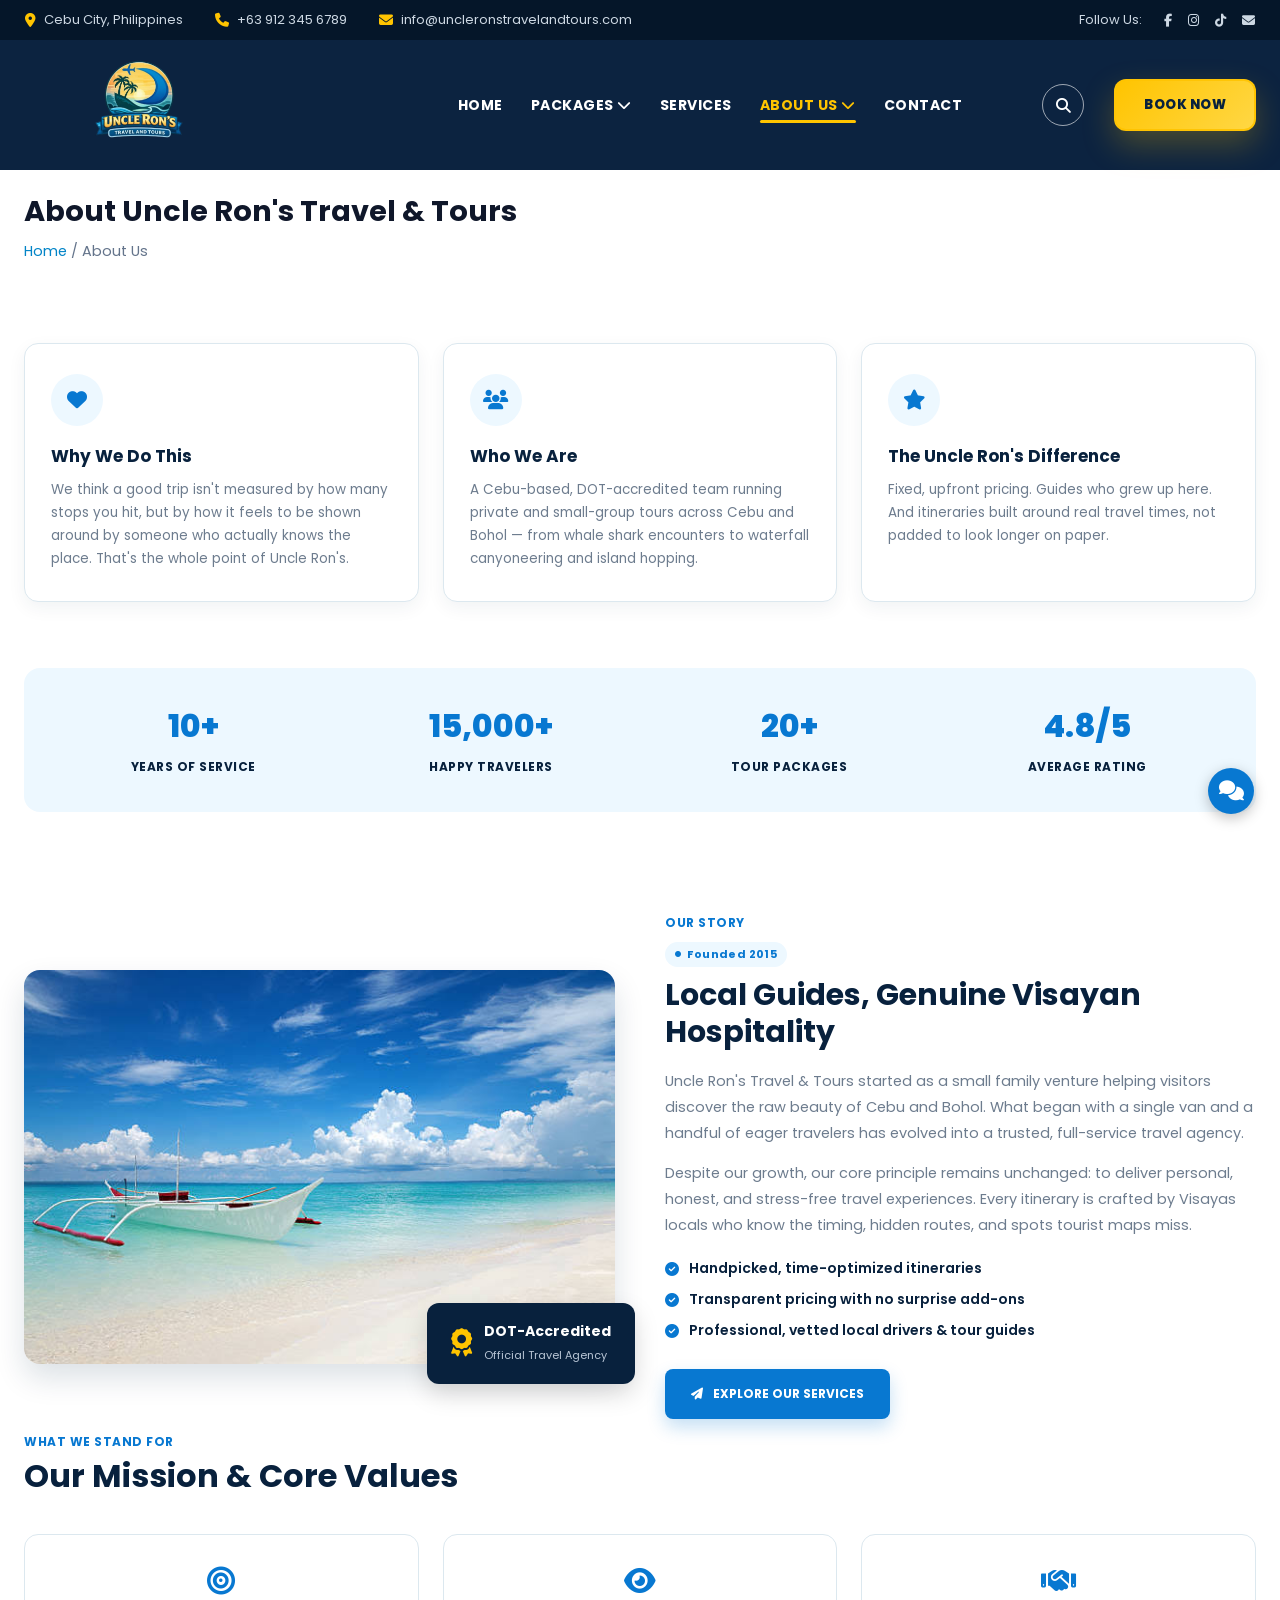
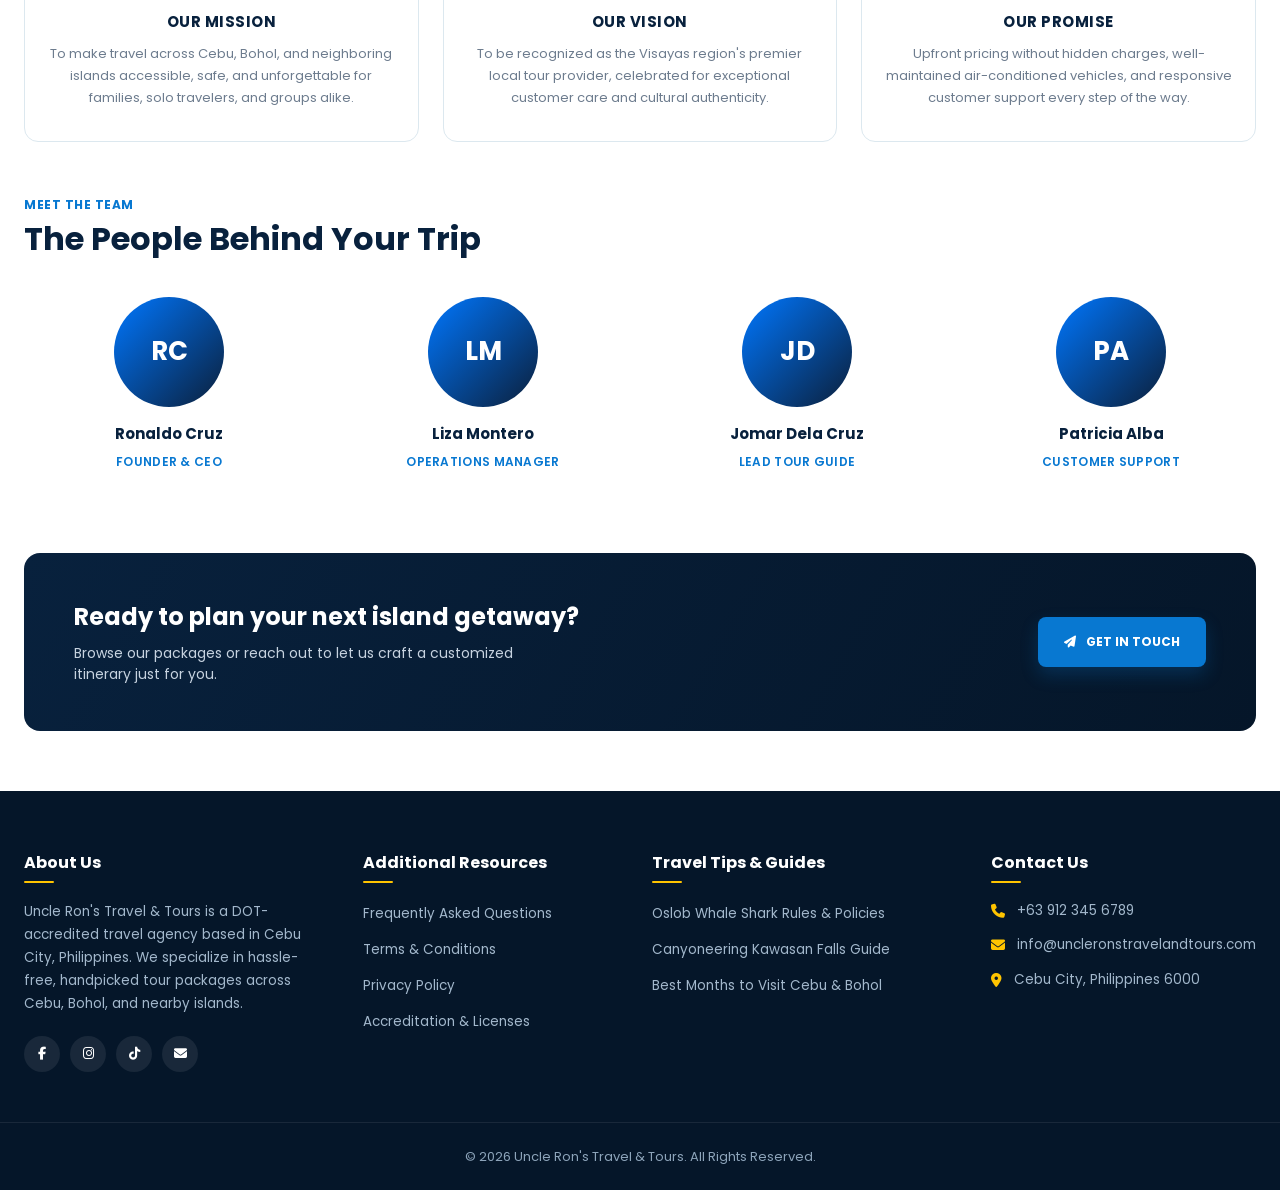
==== commit 5a23e6d9: "feat: latest updates" ====
--- a/pages/about.html
+++ b/pages/about.html
@@ -55,7 +55,7 @@
                     <li class="dropdown-parent">
                         <a class="active" href="about.html">About Us <i class="fa-solid fa-chevron-down"></i></a>
                         <ul class="dropdown-menu">
-                            <li><a href="awards.html">Accreditation & Awards</a></li>
+                            <li><a href="awards.html">Accreditation & Licenses</a></li>
                             <li><a href="reviews.html">Reviews & Feedback</a></li>
                             <li><a href="guides.html">Travel Guides</a></li>
                             <li><a href="faqs.html">FAQs</a></li>
@@ -295,7 +295,7 @@
                         <li><a href="faqs.html">Frequently Asked Questions</a></li>
                         <li><a href="terms.html">Terms & Conditions</a></li>
                         <li><a href="terms.html">Privacy Policy</a></li>
-                        <li><a href="awards.html">DOT Accreditation & Licenses</a></li>
+                        <li><a href="awards.html">Accreditation & Licenses</a></li>
                     </ul>
                 </div>
 
--- a/css/style.css
+++ b/css/style.css
@@ -1303,6 +1303,39 @@
     }
 }
 
+.package-body { padding: 17px; }
+.package-category { margin-bottom: 5px; color: var(--blue); font-size: 9px; font-weight: 700; letter-spacing: 0.8px; }
+.package-body h2 { margin-bottom: 7px; font-size: 16px; }
+.package-body p { min-height: 45px; color: var(--muted); font-size: 11px; line-height: 1.5; }
+
+.package-info {
+    display: flex;
+    flex-wrap: wrap;
+    gap: 12px;
+    margin-top: 12px;
+    padding-top: 12px;
+    border-top: 1px solid #edf2f6;
+    color: #62788e;
+    font-size: 10px;
+}
+
+.package-info span { display: inline-flex; align-items: center; gap: 5px; }
+.package-info svg { width: 14px; height: 14px; flex: 0 0 14px; }
+
+.package-footer {
+    display: flex;
+    align-items: flex-end;
+    justify-content: space-between;
+    gap: 10px;
+    margin-top: 16px;
+    position: relative;
+    z-index: 2;
+}
+
+.package-footer small { color: var(--muted); font-size: 9px; }
+.package-footer strong { display: inline-block; color: var(--primary); font-size: 17px; }
+
+
 /* ================= SHARED CTA BANNER ================= */
 
 .cta-banner {
@@ -1864,6 +1897,38 @@
     background: var(--navy);
     transform: translateY(-2px);
     box-shadow: 0 8px 20px rgba(8, 33, 61, 0.2);
+}
+
+/* Contact Form Checkbox Styling */
+.contact-form .checkbox-group {
+    margin-top: 4px;
+}
+
+.contact-form .checkbox-container {
+    display: flex;
+    align-items: center;
+    gap: 8px;
+    font-size: 13.5px;
+    color: var(--muted);
+    cursor: pointer;
+    user-select: none;
+}
+
+.contact-form .checkbox-container input[type="checkbox"] {
+    width: 16px;
+    height: 16px;
+    accent-color: var(--blue);
+    cursor: pointer;
+}
+
+.contact-form .checkbox-container a {
+    color: var(--blue);
+    text-decoration: underline;
+    font-weight: 600;
+}
+
+.contact-form .checkbox-container a:hover {
+    color: var(--navy);
 }
 
 .map-embed {
@@ -2756,6 +2821,14 @@
 
 .tour-review-form .required {
     color: #ff5a5f;
+    font-weight: bold;
+}
+
+label .required,
+.bk-label .required,
+span.required {
+    color: #ff5a5f; 
+    font-weight: bold;
 }
 
 .tour-review-form input,
@@ -3086,3 +3159,824 @@
     box-shadow: 0 0 6px rgba(58, 134, 255, 0.4);
 }
 
+/* ================= CANCELLATION REQUEST MODULE ================= */
+
+.cancel-tour-card {
+    border: 1px solid #e2e8f0;
+    border-radius: 14px;
+    padding: 24px;
+    background: #ffffff;
+    margin-top: 20px;
+}
+
+.cancel-tour-card h3 {
+    font-size: 18px;
+    color: var(--navy);
+    margin-bottom: 8px;
+    border-bottom: none;
+    padding-bottom: 0;
+}
+
+.cancel-tour-card p {
+    color: var(--muted);
+    font-size: 13.5px;
+    line-height: 1.6;
+    margin-bottom: 18px;
+}
+
+.btn-cancel-request {
+    width: 100%;
+    padding: 14px;
+    background: #000000;
+    color: #ffffff;
+    border: none;
+    border-radius: 30px;
+    font-size: 14px;
+    font-weight: 700;
+    cursor: pointer;
+    display: flex;
+    align-items: center;
+    justify-content: center;
+    gap: 8px;
+    transition: background 0.25s ease, transform 0.25s ease;
+}
+
+.btn-cancel-request:hover {
+    background: #1e293b;
+    transform: translateY(-2px);
+}
+
+/* Modal Overlay */
+.cancel-modal-overlay {
+    position: fixed;
+    inset: 0;
+    background: rgba(8, 33, 61, 0.6);
+    display: flex;
+    align-items: center;
+    justify-content: center;
+    padding: 20px;
+    opacity: 0;
+    visibility: hidden;
+    transition: opacity 0.25s ease, visibility 0.25s ease;
+    z-index: 2500;
+}
+
+.cancel-modal-overlay.open {
+    opacity: 1;
+    visibility: visible;
+}
+
+.cancel-modal {
+    position: relative;
+    background: #ffffff;
+    width: 100%;
+    max-width: 520px;
+    max-height: 90vh;
+    overflow-y: auto;
+    border-radius: 18px;
+    padding: 32px;
+    box-shadow: 0 25px 50px rgba(9, 45, 74, 0.25);
+    transform: translateY(-16px);
+    transition: transform 0.25s ease;
+}
+
+.cancel-modal-overlay.open .cancel-modal {
+    transform: translateY(0);
+}
+
+.cancel-modal-close {
+    position: absolute;
+    top: 20px;
+    right: 20px;
+    width: 34px;
+    height: 34px;
+    border-radius: 50%;
+    border: none;
+    background: #f1f5f9;
+    color: #08213d;
+    display: flex;
+    align-items: center;
+    justify-content: center;
+    cursor: pointer;
+    font-size: 14px;
+    transition: background 0.2s ease;
+}
+
+.cancel-modal-close:hover {
+    background: #e1eaef;
+}
+
+.cancel-modal h2 {
+    color: var(--navy);
+    font-size: 22px;
+    font-weight: 800;
+    margin-bottom: 6px;
+    padding-right: 30px;
+}
+
+.modal-subtext {
+    color: var(--muted);
+    font-size: 13px;
+    line-height: 1.5;
+    margin-bottom: 20px;
+}
+
+/* Contact Channels */
+.cancel-channels {
+    display: flex;
+    flex-direction: column;
+    gap: 12px;
+    margin-bottom: 22px;
+}
+
+.channel-card {
+    display: flex;
+    align-items: center;
+    gap: 14px;
+    padding: 14px 16px;
+    border: 1px solid #e2e8f0;
+    border-radius: 12px;
+    text-decoration: none;
+    color: var(--text);
+    transition: all 0.2s ease;
+}
+
+.channel-card:hover {
+    border-color: var(--blue);
+    background: #f8fafc;
+    transform: translateY(-2px);
+}
+
+.channel-icon {
+    width: 40px;
+    height: 40px;
+    border-radius: 50%;
+    display: flex;
+    align-items: center;
+    justify-content: center;
+    font-size: 18px;
+    flex-shrink: 0;
+}
+
+.channel-icon.facebook {
+    background: #e7f0ff;
+    color: #1877f2;
+}
+
+.channel-icon.phone {
+    background: #f0fdf4;
+    color: #16a34a;
+}
+
+.channel-icon.email {
+    background: #fef3c7;
+    color: #d97706;
+}
+
+.channel-info {
+    flex: 1;
+    display: flex;
+    flex-direction: column;
+}
+
+.channel-info strong {
+    font-size: 14px;
+    color: var(--navy);
+}
+
+.channel-info span {
+    font-size: 12px;
+    color: var(--muted);
+}
+
+.channel-arrow {
+    font-size: 12px;
+    color: #cbd5e1;
+}
+
+/* Copy Template Section */
+.copy-template-box {
+    background: #f8fafc;
+    border: 1px solid #e2e8f0;
+    border-radius: 12px;
+    padding: 16px;
+}
+
+.template-header {
+    display: flex;
+    justify-content: space-between;
+    align-items: center;
+    margin-bottom: 10px;
+}
+
+.template-header span {
+    font-size: 12px;
+    font-weight: 600;
+    color: var(--navy);
+}
+
+.btn-copy-template {
+    background: var(--white);
+    border: 1px solid #cbd5e1;
+    padding: 5px 12px;
+    border-radius: 6px;
+    font-size: 12px;
+    font-weight: 600;
+    color: var(--navy);
+    cursor: pointer;
+    display: inline-flex;
+    align-items: center;
+    gap: 6px;
+    transition: all 0.2s ease;
+}
+
+.btn-copy-template:hover {
+    border-color: var(--blue);
+    color: var(--blue);
+}
+
+.btn-copy-template.copied {
+    background: #16a34a;
+    color: #ffffff;
+    border-color: #16a34a;
+}
+
+#cancelMessageTextarea {
+    width: 100%;
+    padding: 10px 12px;
+    border: 1px solid #cbd5e1;
+    border-radius: 8px;
+    font-family: inherit;
+    font-size: 12.5px;
+    color: #334155;
+    background: #ffffff;
+    resize: none;
+    outline: none;
+    line-height: 1.5;
+}
+
+/* ================================================================
+   RONNY THE MASCOT — IMAGE-BACKED ANIMATED STYLES
+   ================================================================ */
+
+/* Stacking Rules */
+#myBtn {
+    bottom: 30px !important;
+    right: 26px !important;
+    z-index: 1400;
+}
+
+.floating-contact-wrapper {
+    position: fixed;
+    bottom: 86px;
+    right: 26px;
+    z-index: 1450;
+    display: flex;
+    flex-direction: column;
+    align-items: center;
+    gap: 10px;
+}
+
+.ur-ai-widget {
+    position: fixed;
+    bottom: 144px;
+    right: 26px;
+    z-index: 1500;
+    font-family: "Poppins", sans-serif;
+}
+
+/* ---------- Mascot Animations ---------- */
+@keyframes ronnyFloat {
+    0%, 100% { transform: translateY(0px) scaleY(1); }
+    50% { transform: translateY(-4px) scaleY(0.99); }
+}
+
+.ronny-img-animated {
+    width: 84px;
+    height: auto;
+    max-height: 88px;
+    object-fit: contain;
+    filter: drop-shadow(0 4px 10px rgba(2, 24, 56, 0.4));
+    animation: ronnyFloat 3.2s ease-in-out infinite;
+    transform-origin: center center;
+}
+
+.mascot-state-thinking .ronny-img-animated {
+    animation: ronnyThinkingOscillate 2s ease-in-out infinite;
+}
+
+@keyframes ronnyThinkingOscillate {
+    0%, 100% { transform: translateY(-2px) rotate(-2deg); }
+    50% { transform: translateY(-5px) rotate(2deg); }
+}
+
+.mascot-state-excited .ronny-img-animated {
+    animation: excitedBounce 0.4s ease-out 2;
+}
+
+@keyframes excitedBounce {
+    0%, 100% { transform: translateY(0) scale(1); }
+    50% { transform: translateY(-10px) scale(1.03); }
+}
+
+/* Launcher Button & Speech Bubble */
+.ur-ai-launcher-row {
+    display: flex;
+    align-items: center;
+    justify-content: flex-end;
+    gap: 12px;
+}
+
+.ur-ai-tooltip {
+    background: linear-gradient(135deg, #0878d1, #055ba1);
+    color: #ffffff;
+    font-size: 12px;
+    line-height: 1.35;
+    padding: 8px 14px;
+    border-radius: 14px 14px 4px 14px;
+    box-shadow: 0 8px 20px rgba(8, 33, 61, 0.22);
+    cursor: pointer;
+    transition: transform 0.25s ease, opacity 0.25s ease;
+    animation: ronnyFloat 3.8s ease-in-out infinite;
+}
+
+.ur-ai-tooltip.hidden {
+    opacity: 0;
+    pointer-events: none;
+    transform: translateX(10px);
+}
+
+.ur-ai-launcher {
+    width: 64px;
+    height: 64px;
+    border-radius: 50%;
+    border: 3px solid #ffffff;
+    background: linear-gradient(135deg, #0878d1, #08213d);
+    box-shadow: 0 10px 26px rgba(8, 33, 61, 0.32);
+    cursor: pointer;
+    display: flex;
+    align-items: center;
+    justify-content: center;
+    transition: transform 0.25s ease, box-shadow 0.25s ease;
+}
+
+.ur-ai-launcher:hover {
+    transform: scale(1.07);
+    box-shadow: 0 14px 32px rgba(8, 120, 209, 0.42);
+}
+
+/* Chat Window Layout & Styling */
+.ur-ai-window {
+    position: absolute;
+    bottom: 78px;
+    right: 0;
+    width: 390px;
+    max-width: calc(100vw - 32px);
+    height: 580px;
+    max-height: calc(100vh - 120px);
+    background: #ffffff;
+    border-radius: 20px;
+    box-shadow: 0 22px 54px rgba(8, 33, 61, 0.26);
+    border: 1px solid #dce8ef;
+    display: flex;
+    flex-direction: column;
+    overflow: hidden;
+    opacity: 0;
+    visibility: hidden;
+    transform: translateY(18px) scale(0.96);
+    transform-origin: bottom right;
+    transition: all 0.28s cubic-bezier(0.16, 1, 0.3, 1);
+}
+
+.ur-ai-window.open {
+    opacity: 1;
+    visibility: visible;
+    transform: translateY(0) scale(1);
+}
+
+/* Header with Tropical Scenery & PNG Mascot */
+.ur-ai-header {
+    position: relative;
+    background: linear-gradient(135deg, #0356c2 0%, #2293ff 100%);
+    color: #ffffff;
+    padding: 12px 12px 10px 10px;
+    height: 100px;
+    display: flex;
+    align-items: center;
+    gap: 10px;
+    flex-shrink: 0;
+    overflow: hidden;
+}
+
+.ur-ai-header-scenery {
+    position: absolute;
+    inset: 0;
+    width: 100%;
+    height: 100%;
+    pointer-events: none;
+    z-index: 0;
+}
+
+.ur-ai-mascot-wrap {
+    position: relative;
+    z-index: 2;
+    width: 82px;
+    height: 90px;
+    margin-left: 2px;
+    margin-top: 4px;
+    display: flex;
+    align-items: center;
+    justify-content: center;
+    flex-shrink: 0;
+}
+
+.ur-ai-title {
+    position: relative;
+    z-index: 2;
+    flex: 1;
+    min-width: 0;
+}
+
+.ur-ai-title h3 {
+    font-size: 16px;
+    font-weight: 800;
+    line-height: 1.2;
+    margin: 0 0 3px;
+    color: #ffffff;
+    letter-spacing: -0.2px;
+}
+
+.ur-ai-title p {
+    font-size: 11px;
+    line-height: 1.35;
+    color: #e2f0ff;
+    margin: 0;
+    font-weight: 400;
+}
+
+.ur-ai-header-actions {
+    position: relative;
+    z-index: 2;
+    display: flex;
+    align-self: flex-start;
+    gap: 6px;
+    margin-top: 2px;
+}
+
+.ur-ai-header-actions button {
+    width: 30px;
+    height: 30px;
+    border-radius: 50%;
+    border: none;
+    background: rgba(2, 32, 74, 0.45);
+    color: #ffffff;
+    cursor: pointer;
+    display: flex;
+    align-items: center;
+    justify-content: center;
+    font-size: 13px;
+    box-shadow: 0 2px 6px rgba(0, 0, 0, 0.2);
+    transition: background 0.2s ease, transform 0.2s ease;
+}
+
+.ur-ai-header-actions button:hover {
+    background: rgba(2, 32, 74, 0.75);
+    transform: scale(1.08);
+}
+
+.ur-ai-body {
+    flex: 1;
+    overflow-y: auto;
+    padding: 16px;
+    background: #f8fbfd;
+    display: flex;
+    flex-direction: column;
+    gap: 14px;
+}
+
+.ur-ai-msg {
+    display: flex;
+    align-items: flex-start;
+    gap: 9px;
+    max-width: 92%;
+}
+
+.ur-ai-msg.user {
+    align-self: flex-end;
+    flex-direction: row-reverse;
+}
+
+.ur-ai-msg-avatar {
+    width: 30px;
+    height: 30px;
+    border-radius: 50%;
+    background: var(--blue);
+    color: #ffffff;
+    display: flex;
+    align-items: center;
+    justify-content: center;
+    font-size: 13px;
+    flex-shrink: 0;
+    margin-top: 2px;
+}
+
+.ur-ai-bubble {
+    background: #ffffff;
+    border: 1px solid #e2ecf3;
+    color: var(--text);
+    font-size: 12.8px;
+    line-height: 1.55;
+    padding: 11px 14px;
+    border-radius: 4px 16px 16px 16px;
+    box-shadow: 0 3px 10px rgba(9, 45, 74, 0.04);
+}
+
+.ur-ai-msg.user .ur-ai-bubble {
+    background: var(--blue);
+    color: #ffffff;
+    border-color: var(--blue);
+    border-radius: 16px 4px 16px 16px;
+}
+
+.ur-ai-intent-tag {
+    display: inline-block;
+    font-size: 10px;
+    font-weight: 700;
+    text-transform: uppercase;
+    letter-spacing: 0.4px;
+    padding: 2px 8px;
+    border-radius: 999px;
+    margin-bottom: 6px;
+}
+
+.ur-ai-intent-tag.guidance { background: #e0f2fe; color: #0369a1; }
+.ur-ai-intent-tag.inquiry { background: #fef3c7; color: #b45309; }
+
+.ur-chat-tour-list {
+    display: flex;
+    flex-direction: column;
+    gap: 8px;
+    margin-top: 10px;
+}
+
+.ur-chat-tour-item {
+    background: #f8fafc;
+    border: 1px solid #dce8ef;
+    border-radius: 10px;
+    padding: 9px 11px;
+}
+
+.ur-chat-tour-item strong { display: block; color: var(--navy); font-size: 12.5px; }
+.ur-chat-tour-item span { display: block; color: var(--muted); font-size: 11.5px; margin: 2px 0 4px; }
+.ur-chat-tour-item .ur-ct-bottom { display: flex; align-items: center; justify-content: space-between; margin-top: 4px; }
+.ur-chat-tour-item b { color: var(--blue); font-size: 12.5px; }
+.ur-chat-tour-item a { font-size: 11px; font-weight: 700; color: var(--blue); text-decoration: none; }
+
+.ur-support-links {
+    display: flex;
+    gap: 8px;
+    margin-top: 10px;
+}
+
+.ur-support-links a {
+    flex: 1;
+    display: inline-flex;
+    align-items: center;
+    justify-content: center;
+    gap: 6px;
+    padding: 8px 10px;
+    border-radius: 8px;
+    color: #ffffff;
+    font-size: 11.5px;
+    font-weight: 600;
+    text-decoration: none;
+}
+
+.ur-support-links a.msgr { background: #0084ff; }
+.ur-support-links a.wa { background: #25d366; }
+
+.ur-ai-quick-grid {
+    display: grid;
+    grid-template-columns: 1fr 1fr;
+    gap: 8px;
+}
+
+.ur-quick-card {
+    background: #ffffff;
+    border: 1px solid #dce8ef;
+    border-radius: 12px;
+    padding: 10px 12px;
+    display: flex;
+    align-items: center;
+    gap: 10px;
+    text-align: left;
+    font-family: inherit;
+    font-size: 12px;
+    font-weight: 600;
+    color: var(--navy);
+    cursor: pointer;
+    transition: all 0.2s ease;
+}
+
+.ur-quick-card:hover {
+    border-color: var(--blue);
+    background: var(--light-blue);
+    transform: translateY(-1px);
+}
+
+.ur-qc-icon {
+    width: 30px;
+    height: 30px;
+    border-radius: 8px;
+    display: flex;
+    align-items: center;
+    justify-content: center;
+    font-size: 13px;
+    flex-shrink: 0;
+}
+
+.ur-qc-icon.blue { background: #e0f2fe; color: var(--blue); }
+.ur-qc-icon.navy { background: #e2e8f0; color: var(--navy); }
+.ur-qc-icon.gold { background: #fef3c7; color: #d97706; }
+
+.ur-quick-wide {
+    grid-column: span 2;
+    background: #ffffff;
+    border: 1px solid #dce8ef;
+    border-radius: 999px;
+    padding: 8px 14px;
+    font-family: inherit;
+    font-size: 12px;
+    font-weight: 600;
+    color: var(--navy);
+    cursor: pointer;
+    display: flex;
+    align-items: center;
+    justify-content: center;
+    gap: 7px;
+    transition: all 0.2s ease;
+}
+
+.ur-quick-wide i { color: var(--blue); }
+.ur-quick-wide:hover { border-color: var(--blue); background: var(--light-blue); }
+
+.ur-ai-carousel-section { margin-top: 2px; }
+.ur-ai-carousel-label {
+    font-size: 11.5px;
+    font-weight: 700;
+    color: var(--navy);
+    margin-bottom: 8px;
+    display: flex;
+    align-items: center;
+    gap: 6px;
+}
+.ur-ai-carousel-label i { color: var(--gold); }
+
+.ur-ai-carousel-wrap { position: relative; display: flex; align-items: center; }
+.ur-ai-carousel-track {
+    display: flex;
+    gap: 10px;
+    overflow-x: auto;
+    scroll-behavior: smooth;
+    scrollbar-width: none;
+    padding: 2px;
+}
+.ur-ai-carousel-track::-webkit-scrollbar { display: none; }
+
+.ur-mini-card {
+    position: relative;
+    min-width: 158px;
+    max-width: 158px;
+    background: #ffffff;
+    border: 1px solid #dce8ef;
+    border-radius: 12px;
+    overflow: hidden;
+    flex-shrink: 0;
+    box-shadow: 0 3px 10px rgba(9, 45, 74, 0.05);
+}
+
+.ur-mini-badge {
+    position: absolute;
+    top: 7px;
+    left: 7px;
+    background: #f0ad00;
+    color: #ffffff;
+    font-size: 9px;
+    font-weight: 700;
+    text-transform: uppercase;
+    padding: 2px 7px;
+    border-radius: 4px;
+}
+
+.ur-mini-card img { width: 100%; height: 76px; object-fit: cover; display: block; }
+.ur-mini-body { padding: 9px 10px; }
+.ur-mini-body h4 {
+    font-size: 12px;
+    font-weight: 700;
+    color: var(--navy);
+    margin-bottom: 3px;
+    white-space: nowrap;
+    overflow: hidden;
+    text-overflow: ellipsis;
+}
+.ur-mini-price { font-size: 12px; font-weight: 800; color: var(--blue); margin-bottom: 6px; }
+.ur-mini-price span { font-size: 10px; font-weight: 500; color: var(--muted); }
+.ur-mini-btn {
+    display: block;
+    text-align: center;
+    font-size: 11px;
+    font-weight: 700;
+    color: var(--blue);
+    text-decoration: none;
+    padding-top: 4px;
+    border-top: 1px solid #eef3f7;
+}
+
+.ur-carousel-nav {
+    position: absolute;
+    top: 50%;
+    transform: translateY(-50%);
+    width: 24px;
+    height: 24px;
+    border-radius: 50%;
+    border: 1px solid #dce8ef;
+    background: rgba(255, 255, 255, 0.95);
+    color: var(--blue);
+    font-size: 10px;
+    cursor: pointer;
+    z-index: 5;
+    display: flex;
+    align-items: center;
+    justify-content: center;
+    box-shadow: 0 2px 6px rgba(0, 0, 0, 0.12);
+}
+.ur-carousel-nav.prev { left: -6px; }
+.ur-carousel-nav.next { right: -6px; }
+
+.ur-ai-footer {
+    background: #ffffff;
+    border-top: 1px solid #e2ecf3;
+    padding: 10px 14px 8px;
+    flex-shrink: 0;
+}
+
+.ur-ai-form {
+    display: flex;
+    align-items: center;
+    gap: 8px;
+    background: #f1f5f9;
+    border-radius: 999px;
+    padding: 4px 6px 4px 14px;
+    border: 1px solid transparent;
+    transition: border-color 0.2s ease, background 0.2s ease;
+}
+
+.ur-ai-form:focus-within { background: #ffffff; border-color: var(--blue); }
+.ur-ai-form input {
+    flex: 1;
+    border: none;
+    background: transparent;
+    font-family: inherit;
+    font-size: 12.5px;
+    color: var(--text);
+    outline: none;
+}
+
+.ur-ai-send {
+    width: 34px;
+    height: 34px;
+    border-radius: 50%;
+    border: none;
+    background: var(--blue);
+    color: #ffffff;
+    cursor: pointer;
+    display: flex;
+    align-items: center;
+    justify-content: center;
+    font-size: 13px;
+    transition: background 0.2s ease, transform 0.2s ease;
+}
+.ur-ai-send:hover { background: var(--navy); transform: scale(1.05); }
+
+.ur-ai-privacy { text-align: center; font-size: 10.5px; color: var(--muted); margin-top: 6px; }
+
+.ur-typing { display: inline-flex; gap: 4px; padding: 4px 2px; }
+.ur-typing span {
+    width: 6px;
+    height: 6px;
+    border-radius: 50%;
+    background: #94a3b8;
+    animation: typingBounce 1.2s infinite ease-in-out;
+}
+.ur-typing span:nth-child(2) { animation-delay: 0.2s; }
+.ur-typing span:nth-child(3) { animation-delay: 0.4s; }
+
+@keyframes typingBounce {
+    0%, 80%, 100% { transform: translateY(0); }
+    40% { transform: translateY(-5px); }
+}
+
+@media (max-width: 480px) {
+    .ur-ai-widget { right: 14px; bottom: 16px; }
+    .ur-ai-window { width: calc(100vw - 28px); height: 520px; }
+}
